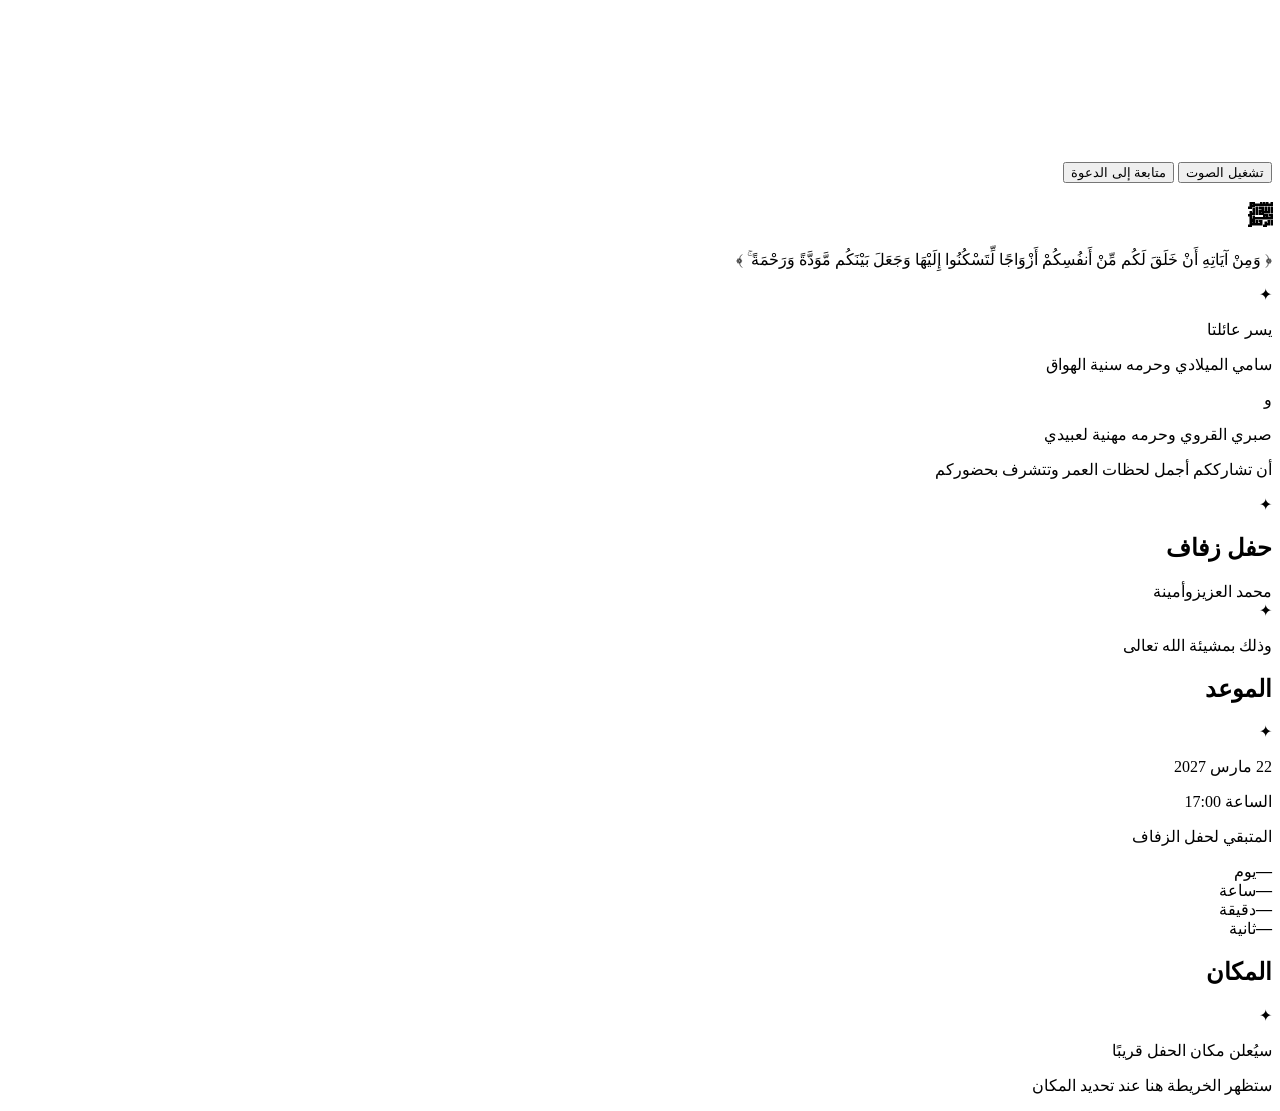
==== index.html @ 097afcdb "Add files via upload" ====
<!doctype html>
<html lang="ar" dir="rtl">
<head>
  <meta charset="utf-8">
  <meta name="viewport" content="width=device-width, initial-scale=1, viewport-fit=cover">
  <meta name="theme-color" content="#f7efe6">
  <title>دعوة الزفاف</title>
  <link rel="preconnect" href="https://fonts.googleapis.com">
  <link rel="preconnect" href="https://fonts.gstatic.com" crossorigin>
  <link href="https://fonts.googleapis.com/css2?family=Amiri:wght@400&display=swap" rel="stylesheet">
  <link rel="stylesheet" href="styles.css?v=opening-10">
  <script src="fit-basmala.js?v=5" defer></script>
  <script src="event-details.js?v=7" defer></script>
  <script src="opening.js?v=10" defer></script>
  <noscript><style>.intro { display: none; } body.intro-open { overflow: auto; }</style></noscript>
</head>
<body class="intro-open">
  <div class="background-flowers background-flowers--top" aria-hidden="true"></div>
  <div class="background-flowers background-flowers--bottom" aria-hidden="true"></div>

  <section class="intro" id="intro" aria-label="فيديو افتتاح دعوة الزفاف">
    <div class="intro-video-wrap">
      <video id="opening-video" class="intro-video" autoplay muted playsinline preload="auto" poster="assets/video-poster.jpg" aria-label="فيديو افتتاح دعوة الزفاف">
        <source src="assets/wedding-opening.mp4" type="video/mp4">
        متصفحك لا يدعم تشغيل الفيديو.
      </video>
    </div>
    <div class="intro-actions">
      <button class="intro-button intro-button--secondary" id="sound-button" type="button">تشغيل الصوت</button>
      <button class="intro-button intro-button--secondary" id="play-button" type="button" hidden>تشغيل الفيديو</button>
      <button class="intro-button" id="enter-button" type="button">متابعة إلى الدعوة</button>
    </div>
  </section>

  <main class="sections" aria-label="أقسام الدعوة">
    <section class="section-frame first-section" aria-label="القسم الأول">
      <h1 class="basmala" tabindex="-1" aria-label="بسم الله الرحمن الرحيم"><span>﷽</span></h1>
    </section>
    <section class="section-frame invitation-section" aria-label="نص الدعوة">
      <div class="invitation-copy">
        <p class="verse">﴿ وَمِنْ آيَاتِهِ أَنْ خَلَقَ لَكُم مِّنْ أَنفُسِكُمْ أَزْوَاجًا لِّتَسْكُنُوا إِلَيْهَا وَجَعَلَ بَيْنَكُم مَّوَدَّةً وَرَحْمَةً ۚ ﴾</p>
        <div class="ornament" aria-hidden="true"><span>✦</span></div>
        <p class="invitation-intro">يسر عائلتا</p>
        <p class="family-name">سامي الميلادي وحرمه سنية الهواق</p>
        <span class="waw" aria-label="و">و</span>
        <p class="family-name">صبري القروي وحرمه مهنية لعبيدي</p>
        <p class="invitation-message">أن تشارككم أجمل لحظات العمر وتتشرف بحضوركم</p>
        <div class="ornament ornament-small" aria-hidden="true"><span>✦</span></div>
        <h2 class="wedding-heading">حفل زفاف</h2>
        <div class="couple-names" aria-label="محمد العزيز وأمينة">
          <span>محمد العزيز</span><span class="waw" aria-hidden="true">و</span><span>أمينة</span>
        </div>
        <div class="ornament" aria-hidden="true"><span>✦</span></div>
        <p class="closing">وذلك بمشيئة الله تعالى</p>
      </div>
    </section>
    <section class="section-frame details-section" aria-labelledby="date-title">
      <div class="details-copy">
        <h2 id="date-title" class="section-title">الموعد</h2>
        <div class="ornament" aria-hidden="true"><span>✦</span></div>
        <p class="wedding-date"><time datetime="2027-03-22T17:00:00+01:00">22 مارس 2027</time></p>
        <p class="wedding-time">الساعة <bdi dir="ltr">17:00</bdi></p>
        <p class="countdown-heading">المتبقي لحفل الزفاف</p>
        <div class="countdown" id="countdown" role="timer" aria-label="الوقت المتبقي لحفل الزفاف">
          <div><strong id="countdown-days">—</strong><span>يوم</span></div>
          <div><strong id="countdown-hours">—</strong><span>ساعة</span></div>
          <div><strong id="countdown-minutes">—</strong><span>دقيقة</span></div>
          <div><strong id="countdown-seconds">—</strong><span>ثانية</span></div>
        </div>
      </div>
    </section>
    <section class="section-frame place-section" aria-labelledby="place-title">
      <div class="place-copy">
        <h2 id="place-title" class="section-title">المكان</h2>
        <div class="ornament" aria-hidden="true"><span>✦</span></div>
        <p class="venue-name" id="venue-name">سيُعلن مكان الحفل قريبًا</p>
        <div class="map-frame">
          <iframe id="venue-map" title="خريطة مكان الحفل" loading="lazy" referrerpolicy="no-referrer-when-downgrade" allowfullscreen hidden></iframe>
          <p id="map-placeholder">ستظهر الخريطة هنا عند تحديد المكان</p>
        </div>
      </div>
    </section>
  </main>
</body>
</html>
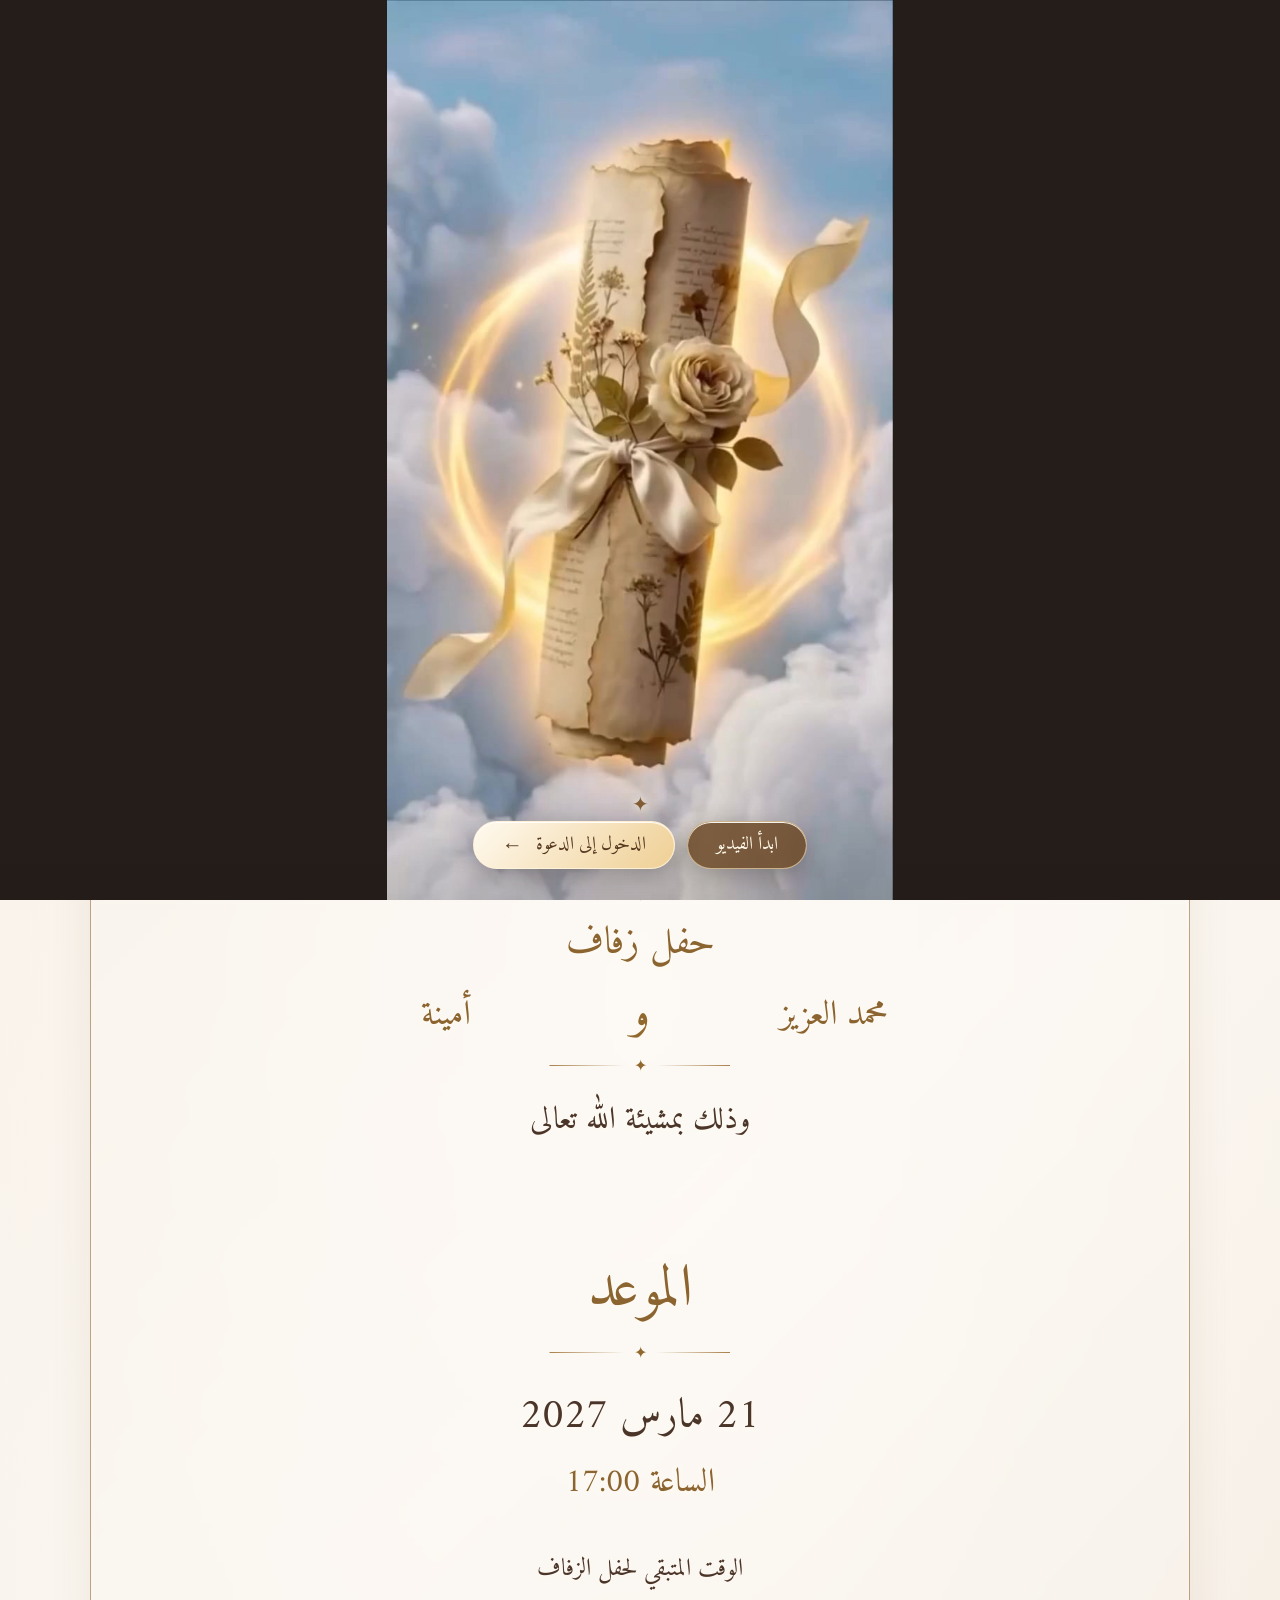
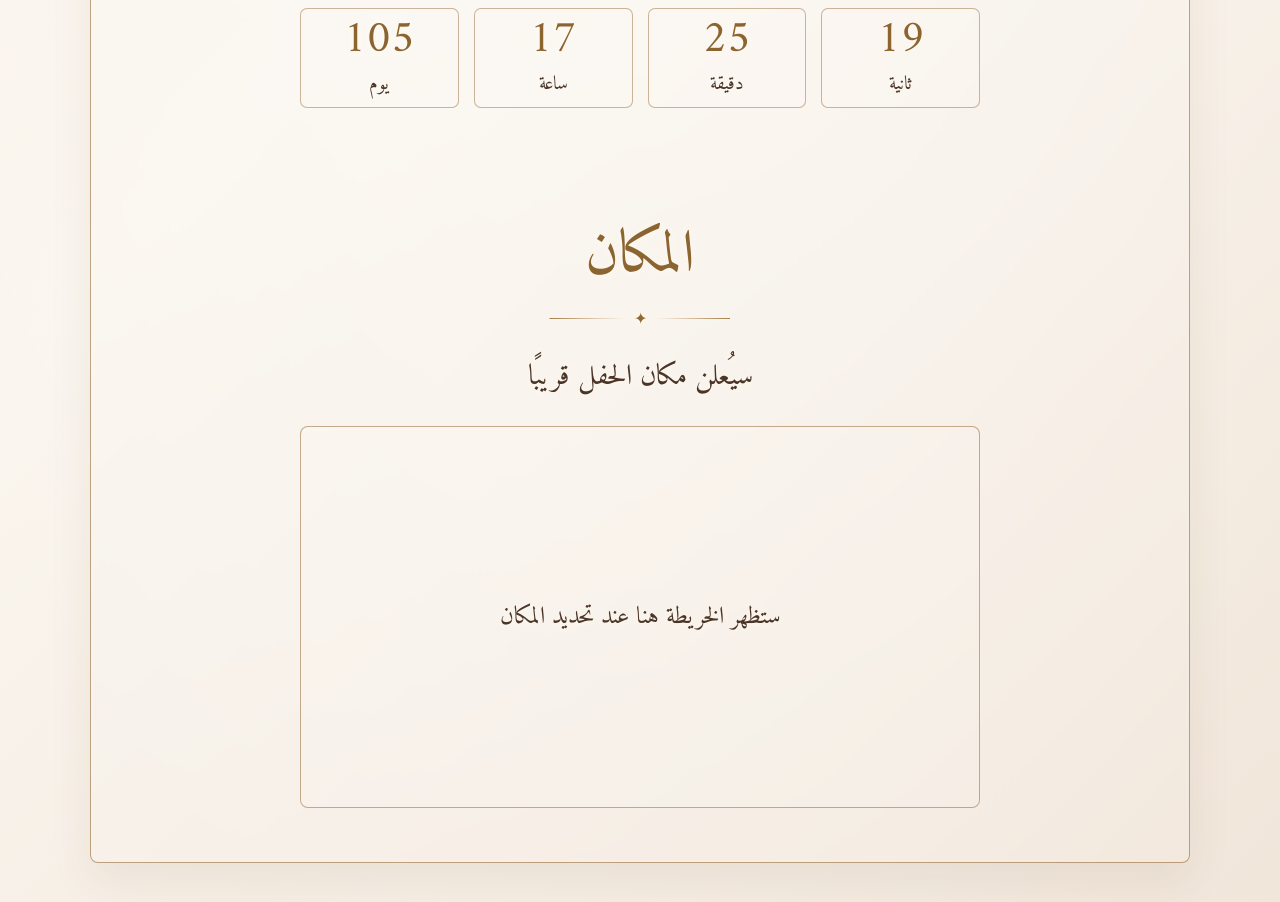
==== commit fe4fa1e3: "Add files via upload" ====
--- a/index.html
+++ b/index.html
@@ -8,10 +8,10 @@
   <link rel="preconnect" href="https://fonts.googleapis.com">
   <link rel="preconnect" href="https://fonts.gstatic.com" crossorigin>
   <link href="https://fonts.googleapis.com/css2?family=Amiri:wght@400&display=swap" rel="stylesheet">
-  <link rel="stylesheet" href="styles.css?v=opening-10">
+  <link rel="stylesheet" href="styles.css?v=opening-12">
   <script src="fit-basmala.js?v=5" defer></script>
   <script src="event-details.js?v=7" defer></script>
-  <script src="opening.js?v=10" defer></script>
+  <script src="opening.js?v=12" defer></script>
   <noscript><style>.intro { display: none; } body.intro-open { overflow: auto; }</style></noscript>
 </head>
 <body class="intro-open">
@@ -20,15 +20,15 @@
 
   <section class="intro" id="intro" aria-label="فيديو افتتاح دعوة الزفاف">
     <div class="intro-video-wrap">
-      <video id="opening-video" class="intro-video" autoplay muted playsinline preload="auto" poster="assets/video-poster.jpg" aria-label="فيديو افتتاح دعوة الزفاف">
+      <video id="opening-video" class="intro-video" autoplay playsinline preload="auto" poster="assets/video-poster.jpg" aria-label="فيديو افتتاح دعوة الزفاف">
         <source src="assets/wedding-opening.mp4" type="video/mp4">
         متصفحك لا يدعم تشغيل الفيديو.
       </video>
     </div>
     <div class="intro-actions">
-      <button class="intro-button intro-button--secondary" id="sound-button" type="button">تشغيل الصوت</button>
-      <button class="intro-button intro-button--secondary" id="play-button" type="button" hidden>تشغيل الفيديو</button>
-      <button class="intro-button" id="enter-button" type="button">متابعة إلى الدعوة</button>
+      <span class="intro-ornament" aria-hidden="true">✦</span>
+      <button class="intro-button intro-button--start" id="play-button" type="button" hidden>ابدأ الفيديو</button>
+      <button class="intro-button intro-button--enter" id="enter-button" type="button">الدخول إلى الدعوة <span aria-hidden="true">←</span></button>
     </div>
   </section>
 
@@ -58,9 +58,9 @@
       <div class="details-copy">
         <h2 id="date-title" class="section-title">الموعد</h2>
         <div class="ornament" aria-hidden="true"><span>✦</span></div>
-        <p class="wedding-date"><time datetime="2027-03-22T17:00:00+01:00">22 مارس 2027</time></p>
+        <p class="wedding-date"><time datetime="2027-03-21T17:00:00+01:00">21 مارس 2027</time></p>
         <p class="wedding-time">الساعة <bdi dir="ltr">17:00</bdi></p>
-        <p class="countdown-heading">المتبقي لحفل الزفاف</p>
+        <p class="countdown-heading">الوقت المتبقي لحفل الزفاف</p>
         <div class="countdown" id="countdown" role="timer" aria-label="الوقت المتبقي لحفل الزفاف">
           <div><strong id="countdown-days">—</strong><span>يوم</span></div>
           <div><strong id="countdown-hours">—</strong><span>ساعة</span></div>
--- a/styles.css
+++ b/styles.css
@@ -0,0 +1,361 @@
+:root {
+  color-scheme: light;
+  --frame-color: rgba(143, 95, 42, .48);
+}
+
+* { box-sizing: border-box; }
+[hidden] { display: none !important; }
+
+html, body { margin: 0; min-height: 100%; }
+
+body {
+  overflow-x: hidden;
+  background:
+    radial-gradient(ellipse 74% 68% at 50% 40%, rgba(255, 252, 248, .65), transparent 100%),
+    linear-gradient(135deg, #f5ece2 0%, #faf5ee 52%, #f1e6da 100%);
+}
+
+body.intro-open { overflow: hidden; }
+
+.intro {
+  position: fixed;
+  inset: 0;
+  z-index: 10;
+  height: 100vh;
+  height: 100svh;
+  overflow: hidden;
+  background: #251d1a;
+}
+
+.intro::after {
+  content: '';
+  position: absolute;
+  inset: 0;
+  z-index: 2;
+  pointer-events: none;
+  opacity: 0;
+  background: radial-gradient(ellipse at 50% 48%, rgba(255, 247, 224, .86), rgba(255, 239, 204, .44) 48%, transparent 86%);
+  transition: opacity .5s ease;
+}
+
+.intro.is-leaving {
+  opacity: 0;
+  pointer-events: none;
+  transition: opacity .9s cubic-bezier(.22, .7, .2, 1);
+}
+
+.intro.is-leaving::after { opacity: 1; }
+.intro.is-leaving .intro-video { transform: scale(1.035); filter: brightness(1.14) blur(2px); }
+
+.intro-video-wrap {
+  position: absolute;
+  inset: 0;
+  width: 100%;
+  display: flex;
+  align-items: center;
+  justify-content: center;
+}
+
+.intro-video {
+  display: block;
+  width: auto;
+  height: 100%;
+  max-width: 100%;
+  aspect-ratio: 9 / 16;
+  object-fit: contain;
+  background: #251d1a;
+  transition: transform .9s ease, filter .9s ease;
+}
+
+.intro-actions {
+  position: absolute;
+  inset-inline: 0;
+  bottom: 0;
+  z-index: 1;
+  display: flex;
+  align-items: center;
+  justify-content: center;
+  flex-wrap: wrap;
+  gap: 12px;
+  min-height: 132px;
+  padding: 42px 16px max(20px, env(safe-area-inset-bottom));
+  background: linear-gradient(to bottom, transparent, rgba(28, 18, 13, .05) 62%, rgba(28, 18, 13, .10));
+}
+
+.intro-ornament {
+  position: absolute;
+  bottom: calc(100% - 48px);
+  color: #805b33;
+  font: 20px Georgia, serif;
+  text-shadow: 0 1px 8px #fff7e6;
+}
+
+.intro-button {
+  cursor: pointer;
+  border: 1px solid rgba(255, 243, 218, .86);
+  border-radius: 999px;
+  min-height: 48px;
+  padding: 9px 28px;
+  color: #55371e;
+  background: linear-gradient(135deg, #fffaf0, #efcf94);
+  box-shadow: 0 8px 24px rgba(15, 10, 7, .27), inset 0 1px rgba(255, 255, 255, .92);
+  font: 1.15rem 'Amiri', 'Noto Naskh Arabic', serif;
+  line-height: 1.4;
+  transition: transform .2s ease, box-shadow .2s ease;
+}
+
+.intro-button:hover { transform: translateY(-2px); box-shadow: 0 12px 27px rgba(15, 10, 7, .32); }
+.intro-button--enter span { display: inline-block; margin-inline-start: 8px; font: 1.3rem sans-serif; vertical-align: middle; }
+.intro-button--start { color: #fff8e8; background: rgba(108, 72, 38, .84); border-color: rgba(248, 225, 180, .65); }
+.intro-button:focus-visible { outline: 3px solid #f5d7a2; outline-offset: 4px; }
+
+.background-flowers {
+  position: fixed;
+  z-index: 0;
+  pointer-events: none;
+  background-repeat: no-repeat;
+  background-size: contain;
+}
+
+.background-flowers--top {
+  top: 0;
+  left: 0;
+  width: clamp(260px, 38vw, 700px);
+  aspect-ratio: 1090 / 1443;
+  background-image: url('assets/flowers-top-left.png');
+  background-position: top left;
+}
+
+.background-flowers--bottom {
+  right: 0;
+  bottom: 0;
+  width: clamp(230px, 32vw, 560px);
+  aspect-ratio: 970 / 1622;
+  background-image: url('assets/flowers-bottom-right.png');
+  background-position: bottom right;
+}
+
+.sections {
+  position: relative;
+  z-index: 1;
+  width: calc(100% - 2 * clamp(12px, 3vw, 40px));
+  max-width: 1100px;
+  margin: clamp(12px, 3vw, 40px) auto;
+  border: 1px solid rgba(143, 95, 42, .56);
+  border-radius: 8px;
+  background: rgba(255, 255, 255, .10);
+  -webkit-backdrop-filter: blur(2px) saturate(1.04);
+  backdrop-filter: blur(2px) saturate(1.04);
+  box-shadow: 0 18px 45px rgba(93, 62, 31, .08), inset 0 1px 0 rgba(255, 255, 255, .4);
+}
+
+.sections.is-entering { animation: invitation-enter .9s cubic-bezier(.22, .7, .2, 1) both; }
+
+@keyframes invitation-enter {
+  from { opacity: .6; transform: translateY(14px); }
+  to { opacity: 1; transform: translateY(0); }
+}
+
+.section-frame {
+  width: 100%;
+  margin: 0;
+}
+
+.first-section { display: grid; place-items: center; min-height: clamp(200px, 32svh, 330px); padding: 20px; }
+
+.basmala {
+  display: flex;
+  justify-content: center;
+  align-items: center;
+  max-width: 100%;
+  width: 100%;
+  margin: 0;
+  color: #8b612e;
+  font-family: 'Amiri', 'Noto Naskh Arabic', serif;
+  font-size: clamp(1.85rem, 4vw, 4.25rem);
+  font-weight: 400;
+  line-height: 1.75;
+  white-space: nowrap;
+  text-align: center;
+  text-shadow: 0 2px 14px rgba(255, 249, 239, .9);
+}
+
+.basmala span { display: inline-block; flex: 0 0 auto; transform-origin: center center; }
+
+.invitation-section {
+  display: flex;
+  align-items: center;
+  justify-content: center;
+  padding: 48px clamp(26px, 6vw, 92px);
+}
+
+.invitation-copy {
+  width: min(100%, 740px);
+  min-width: 0;
+  margin: auto;
+  color: #4b3528;
+  font-family: 'Amiri', 'Noto Naskh Arabic', serif;
+  text-align: center;
+  text-shadow: 0 1px 5px rgba(255, 250, 241, .92);
+}
+
+.verse {
+  color: #89632f;
+  font-size: clamp(1.3rem, 2.4vw, 1.9rem);
+  line-height: 2.05;
+  margin: 0 auto 18px;
+}
+
+.ornament {
+  width: min(180px, 68%);
+  margin: 10px auto 18px;
+  display: flex;
+  align-items: center;
+  gap: 9px;
+  color: #91682e;
+  font: 1rem Georgia, serif;
+}
+
+.ornament::before,.ornament::after {
+  content: '';
+  height: 1px;
+  flex: 1;
+  background: linear-gradient(to right, transparent, #a87f49);
+}
+
+.ornament::after { transform: rotate(180deg); }
+.ornament-small { width: 125px; margin: 5px auto; }
+.invitation-intro { margin: 4px auto 10px; font-size: clamp(1.4rem, 2.7vw, 2rem); }
+
+.family-name {
+  margin: 5px auto;
+  color: #8b642f;
+  font-size: clamp(1.3rem, 2.5vw, 1.95rem);
+  line-height: 1.9;
+}
+
+.waw { display: inline-block; color: #91682e; font-size: clamp(2rem, 4vw, 3rem); line-height: 1.15; }
+
+.invitation-message {
+  margin: 20px auto 4px;
+  font-size: clamp(1.3rem, 2.5vw, 1.85rem);
+  line-height: 1.9;
+}
+
+.wedding-heading {
+  margin: 5px auto 8px;
+  color: #8b642f;
+  font-size: clamp(1.75rem, 3.3vw, 2.4rem);
+  font-weight: 400;
+}
+
+.couple-names {
+  display: grid;
+  grid-template-columns: minmax(0, 1fr) auto minmax(0, 1fr);
+  align-items: center;
+  column-gap: 8px;
+  color: #8b642f;
+  font-size: clamp(1.4rem, 2.8vw, 2.15rem);
+}
+
+.couple-names > span { min-width: 0; white-space: nowrap; }
+.couple-names .waw { font-size: clamp(2rem, 4vw, 3rem); }
+.closing { margin: 0; font-size: clamp(1.35rem, 2.6vw, 1.95rem); }
+
+.details-section,.place-section {
+  display: flex;
+  align-items: center;
+  justify-content: center;
+  padding: 54px clamp(26px, 6vw, 90px);
+}
+
+.details-copy,.place-copy {
+  width: min(100%, 680px);
+  text-align: center;
+  color: #4b3528;
+  font-family: 'Amiri', 'Noto Naskh Arabic', serif;
+  text-shadow: 0 1px 5px rgba(255, 250, 241, .9);
+}
+
+.section-title {
+  margin: 0;
+  color: #8b642f;
+  font-size: clamp(2.4rem, 5vw, 3.7rem);
+  font-weight: 400;
+  line-height: 1.4;
+}
+
+.wedding-date { margin: 18px auto 0; font-size: clamp(1.65rem, 3.4vw, 2.6rem); }
+.wedding-time { margin: 1px auto 36px; color: #8b642f; font-size: clamp(1.45rem, 2.8vw, 2.05rem); }
+.countdown-heading { margin: 0 auto 18px; font-size: clamp(1.2rem, 2vw, 1.5rem); }
+
+.countdown {
+  display: grid;
+  grid-template-columns: repeat(4, minmax(0, 1fr));
+  gap: clamp(6px, 1.4vw, 15px);
+  direction: ltr;
+}
+
+.countdown > div {
+  direction: rtl;
+  min-width: 0;
+  min-height: 100px;
+  display: flex;
+  flex-direction: column;
+  align-items: center;
+  justify-content: center;
+  border: 1px solid rgba(143, 95, 42, .45);
+  border-radius: 7px;
+  background: rgba(255, 255, 255, .08);
+}
+
+.countdown strong { color: #8b642f; font-size: clamp(1.9rem, 3.8vw, 2.8rem); font-weight: 400; line-height: 1.15; }
+.countdown span { font-size: clamp(.95rem, 1.7vw, 1.2rem); }
+.venue-name { margin: 24px auto; font-size: clamp(1.35rem, 2.6vw, 1.8rem); }
+
+.map-frame {
+  width: 100%;
+  min-height: 260px;
+  aspect-ratio: 16 / 9;
+  display: grid;
+  place-items: center;
+  overflow: hidden;
+  border: 1px solid rgba(143, 95, 42, .5);
+  border-radius: 8px;
+  background: rgba(255, 255, 255, .08);
+}
+
+.map-frame iframe { width: 100%; height: 100%; border: 0; }
+.map-frame p { padding: 16px; font-size: clamp(1.15rem, 2vw, 1.5rem); }
+
+@media (max-width: 900px) {
+  .background-flowers--top { width: clamp(220px, 45vw, 440px); }
+  .background-flowers--bottom { width: clamp(190px, 39vw, 380px); }
+  .first-section { min-height: clamp(200px, 32svh, 300px); }
+}
+
+@media (max-width: 600px) {
+  .background-flowers--top { width: clamp(180px, 55vw, 300px); }
+  .background-flowers--bottom { width: clamp(180px, 48vw, 270px); }
+  .intro-video { width: 100%; height: 100%; max-width: none; aspect-ratio: auto; object-fit: cover; }
+  .intro-actions { gap: 9px; padding-inline: 10px; padding-bottom: max(22px, env(safe-area-inset-bottom)); }
+  .intro-button { padding: 9px 18px; font-size: 1.08rem; }
+  .first-section { min-height: clamp(190px, 30svh, 250px); }
+  .invitation-section { padding: 28px 26px 48px; }
+  .verse { font-size: 1.22rem; line-height: 1.9; margin-bottom: 12px; }
+  .invitation-intro { font-size: 1.45rem; }
+  .family-name { font-size: 1.27rem; line-height: 1.8; }
+  .invitation-message { font-size: 1.25rem; margin-top: 15px; }
+  .wedding-heading { font-size: 1.85rem; }
+  .couple-names { font-size: clamp(1.15rem, 4.5vw, 1.5rem); column-gap: 4px; }
+  .closing { font-size: 1.35rem; }
+  .details-section,.place-section { padding: 48px 26px; }
+  .countdown > div { min-height: 80px; }
+  .countdown strong { font-size: 1.8rem; }
+  .map-frame { min-height: 210px; aspect-ratio: 4 / 3; }
+}
+
+@media (prefers-reduced-motion: reduce) {
+  .intro.is-leaving, .intro::after, .intro-video { transition-duration: .01ms; }
+  .sections.is-entering { animation-duration: .01ms; }
+}
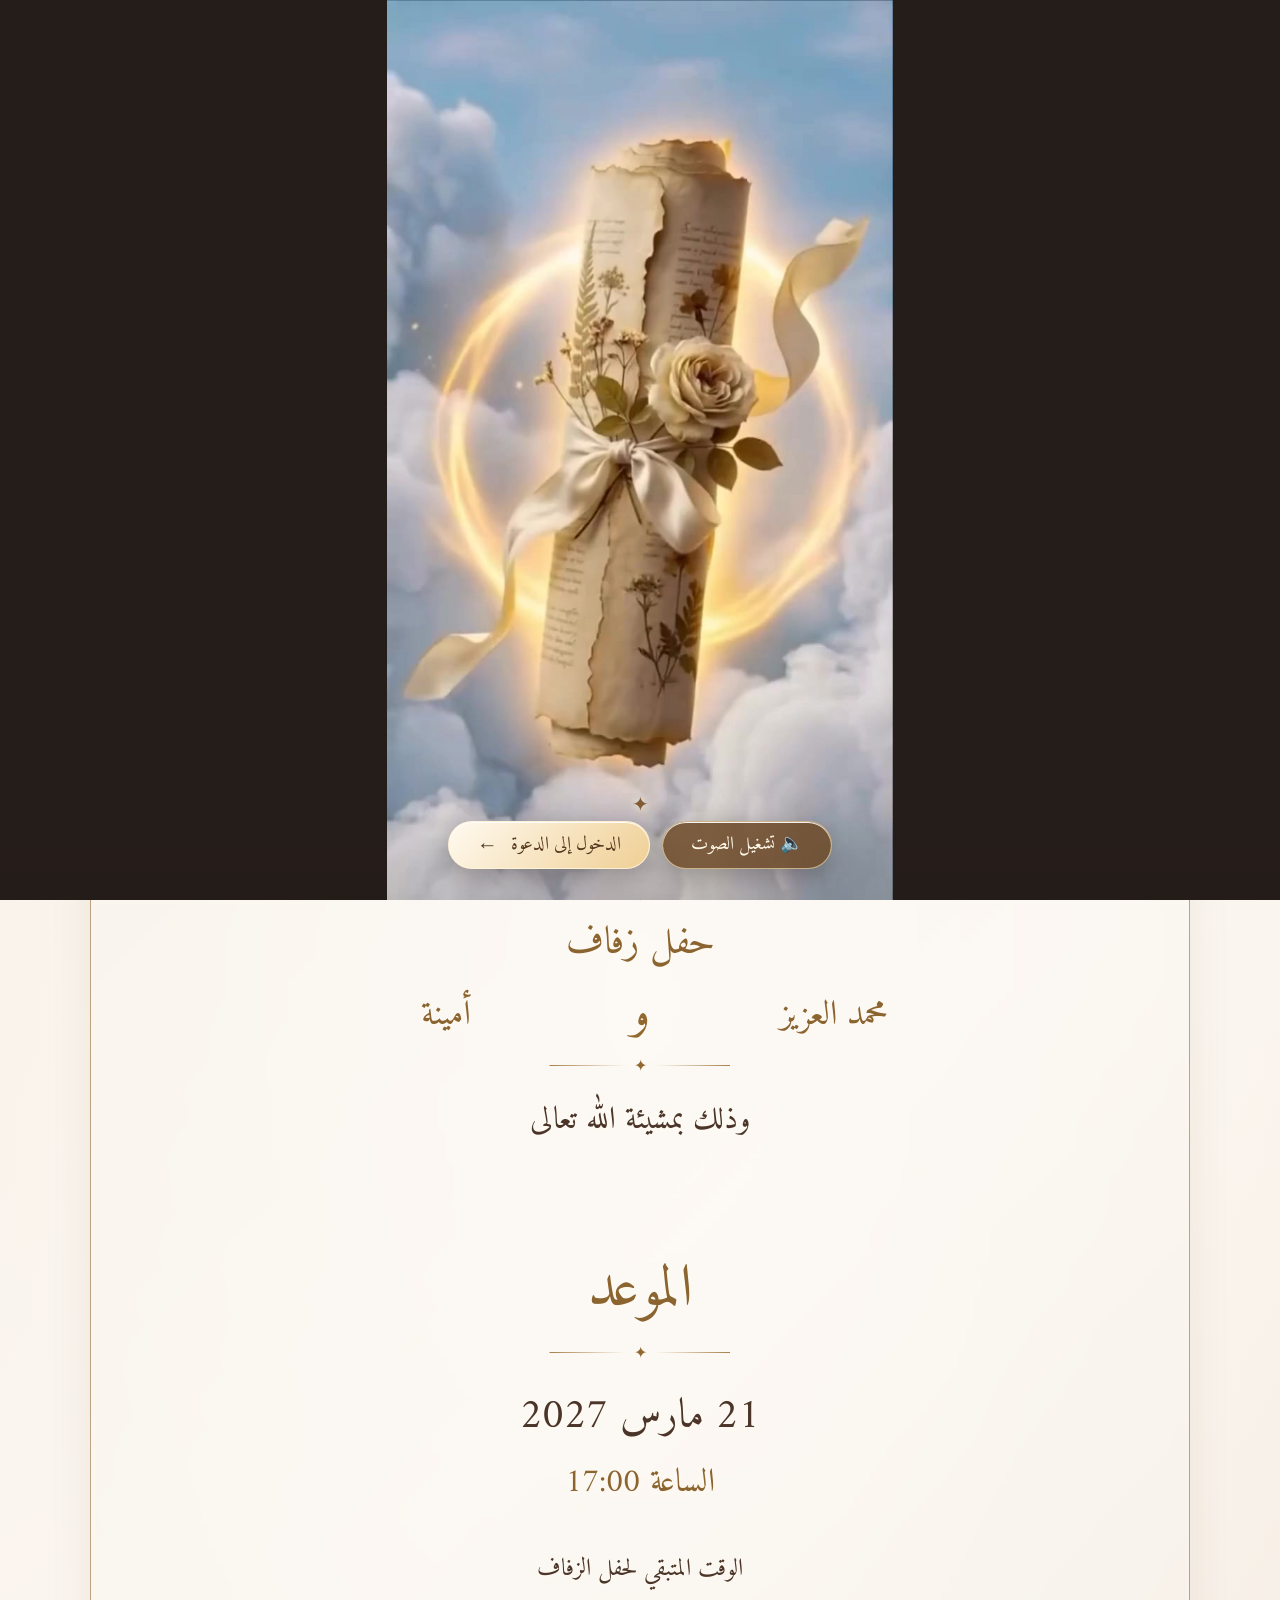
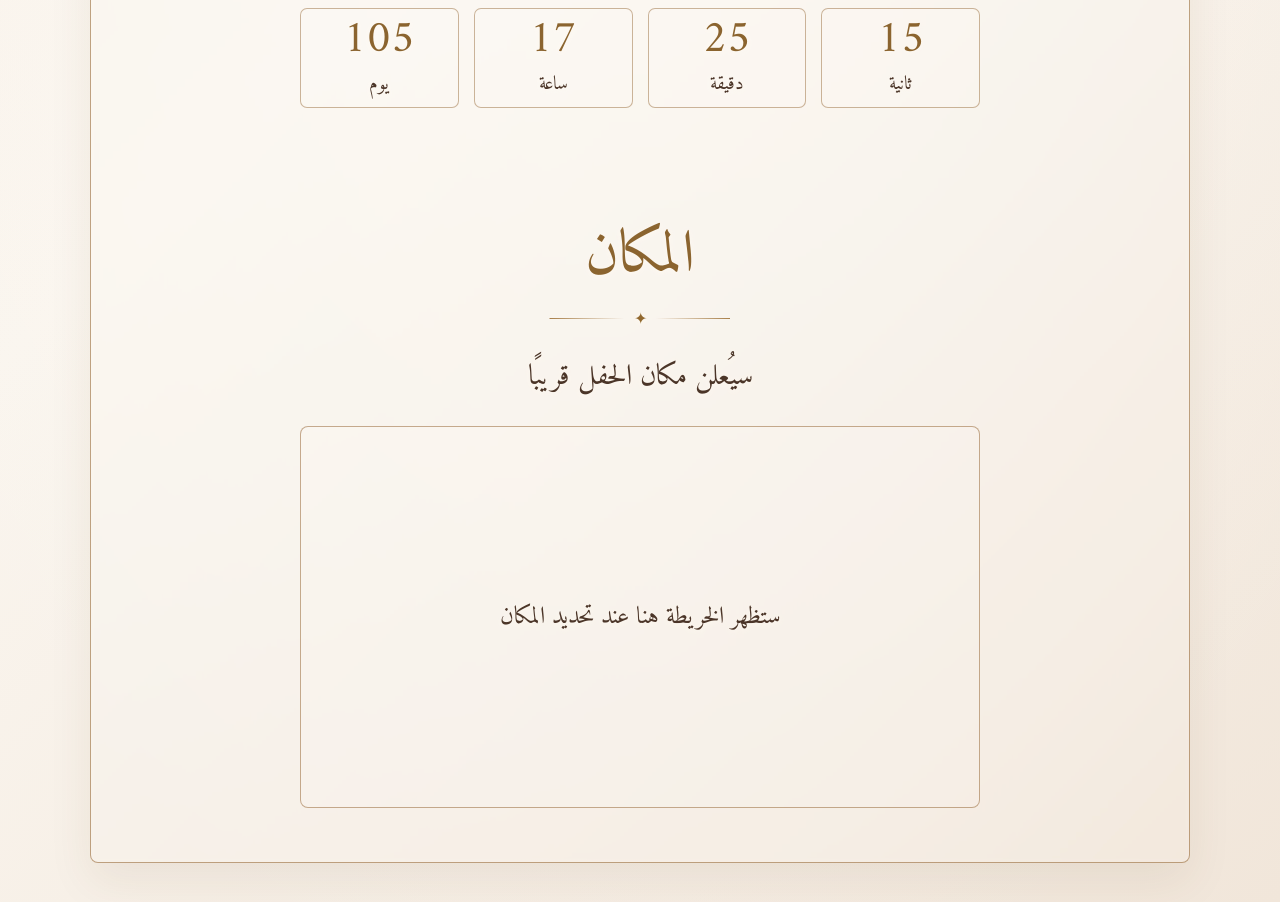
==== commit 6615588d: "Add files via upload" ====
--- a/index.html
+++ b/index.html
@@ -4,7 +4,14 @@
   <meta charset="utf-8">
   <meta name="viewport" content="width=device-width, initial-scale=1, viewport-fit=cover">
   <meta name="theme-color" content="#f7efe6">
-  <title>دعوة الزفاف</title>
+  <title>دعوة زفاف محمد العزيز وأمينة</title>
+  <meta name="description" content="يسرنا دعوتكم لحضور حفل زفاف محمد العزيز وأمينة، يوم 21 مارس 2027.">
+  <meta property="og:type" content="website">
+  <meta property="og:title" content="دعوة زفاف محمد العزيز وأمينة">
+  <meta property="og:description" content="يسرنا دعوتكم لحضور حفل زفاف محمد العزيز وأمينة، يوم 21 مارس 2027.">
+  <meta property="og:image" content="assets/video-poster.jpg">
+  <meta name="twitter:card" content="summary_large_image">
+  <link rel="icon" href="data:image/svg+xml,%3Csvg xmlns='http://www.w3.org/2000/svg' viewBox='0 0 100 100'%3E%3Ctext y='.9em' font-size='90'%3E%F0%9F%92%8C%3C/text%3E%3C/svg%3E">
   <link rel="preconnect" href="https://fonts.googleapis.com">
   <link rel="preconnect" href="https://fonts.gstatic.com" crossorigin>
   <link href="https://fonts.googleapis.com/css2?family=Amiri:wght@400&display=swap" rel="stylesheet">
@@ -20,14 +27,14 @@
 
   <section class="intro" id="intro" aria-label="فيديو افتتاح دعوة الزفاف">
     <div class="intro-video-wrap">
-      <video id="opening-video" class="intro-video" autoplay playsinline preload="auto" poster="assets/video-poster.jpg" aria-label="فيديو افتتاح دعوة الزفاف">
+      <video id="opening-video" class="intro-video" autoplay muted playsinline preload="auto" poster="assets/video-poster.jpg" aria-label="فيديو افتتاح دعوة الزفاف">
         <source src="assets/wedding-opening.mp4" type="video/mp4">
         متصفحك لا يدعم تشغيل الفيديو.
       </video>
     </div>
     <div class="intro-actions">
       <span class="intro-ornament" aria-hidden="true">✦</span>
-      <button class="intro-button intro-button--start" id="play-button" type="button" hidden>ابدأ الفيديو</button>
+      <button class="intro-button intro-button--start" id="sound-button" type="button" hidden aria-pressed="false">🔈 تشغيل الصوت</button>
       <button class="intro-button intro-button--enter" id="enter-button" type="button">الدخول إلى الدعوة <span aria-hidden="true">←</span></button>
     </div>
   </section>
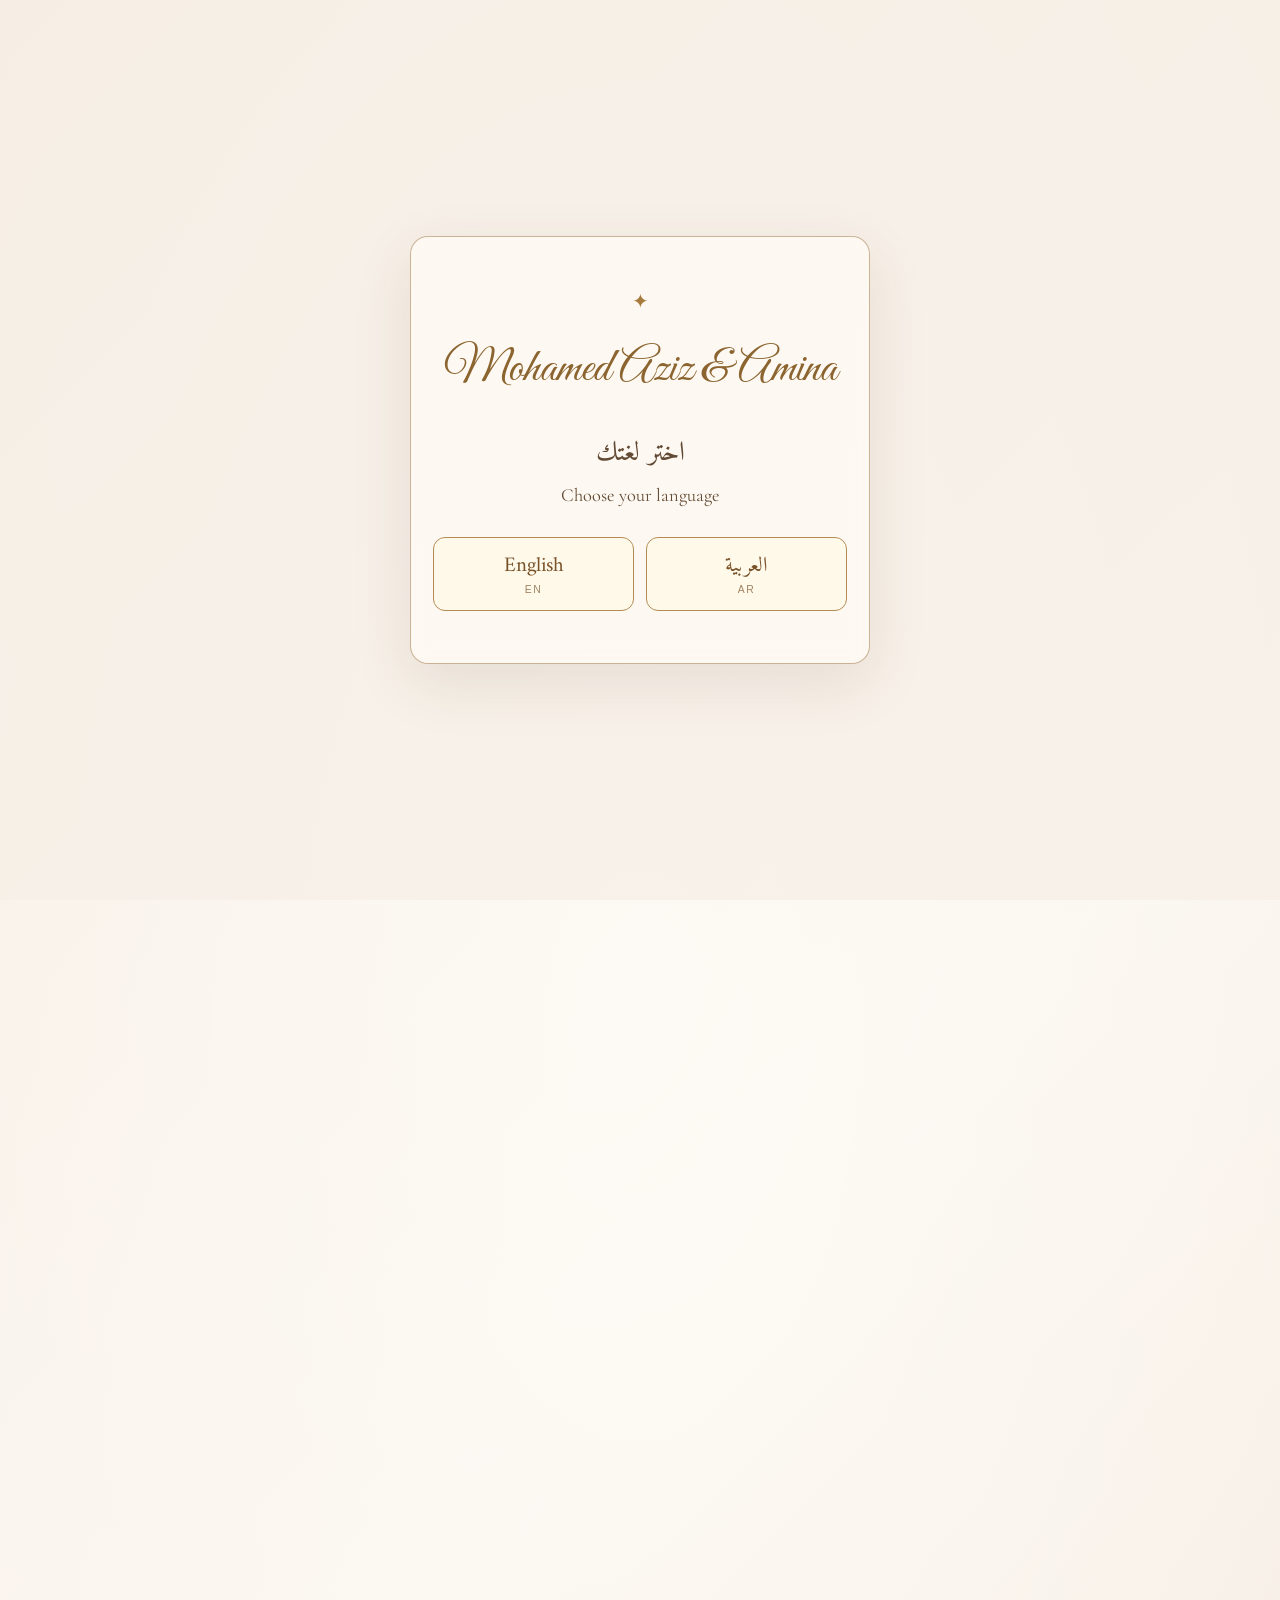
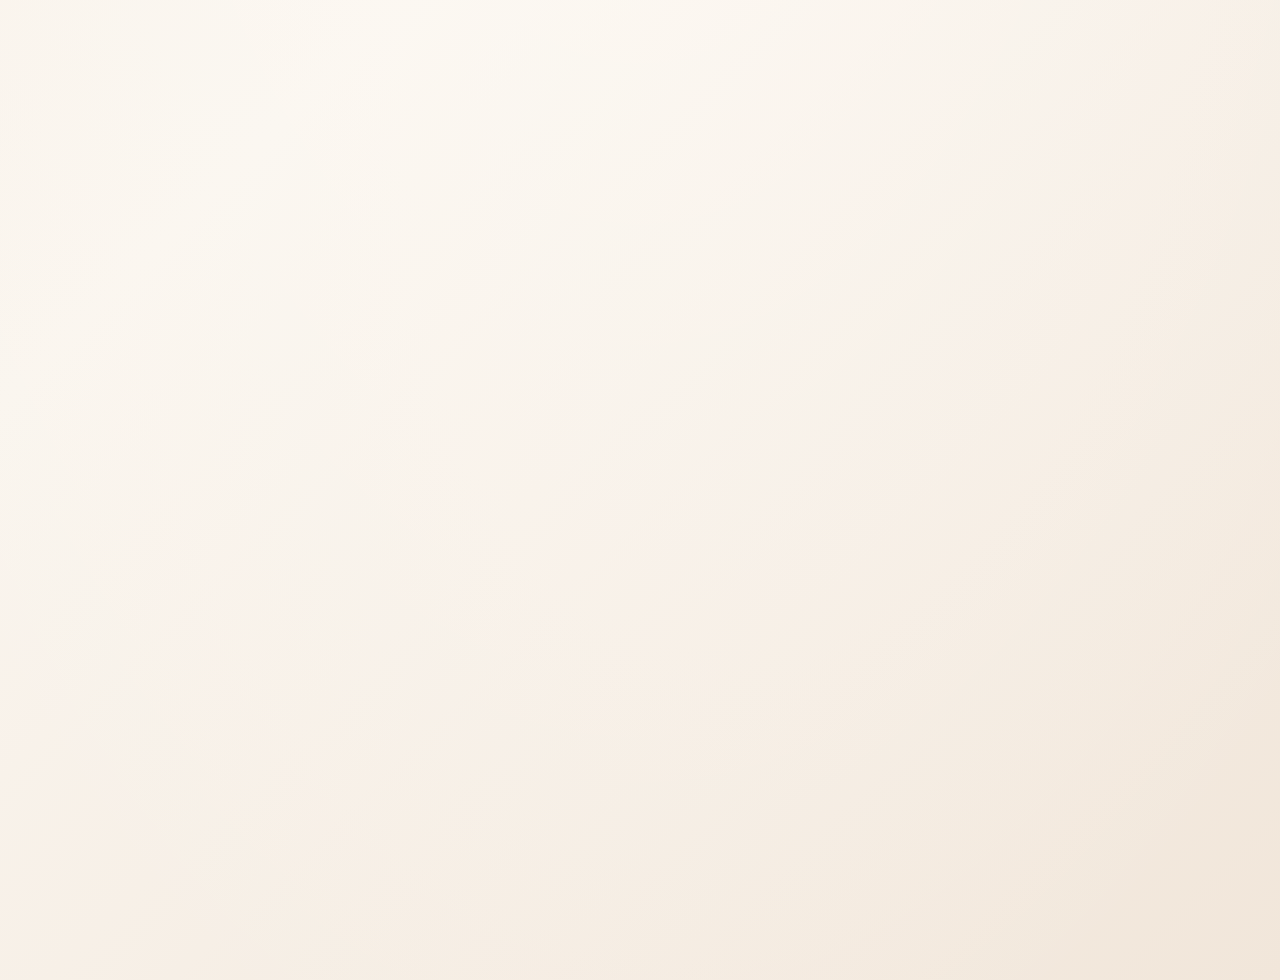
==== commit a3683064: "Add files via upload" ====
--- a/index.html
+++ b/index.html
@@ -5,86 +5,112 @@
   <meta name="viewport" content="width=device-width, initial-scale=1, viewport-fit=cover">
   <meta name="theme-color" content="#f7efe6">
   <title>دعوة زفاف محمد العزيز وأمينة</title>
-  <meta name="description" content="يسرنا دعوتكم لحضور حفل زفاف محمد العزيز وأمينة، يوم 21 مارس 2027.">
+  <meta name="description" content="يسرنا دعوتكم لحضور حفل زفاف محمد العزيز وأمينة، يوم 2 ماي 2027 في Espace Ennassim la Marsa.">
   <meta property="og:type" content="website">
   <meta property="og:title" content="دعوة زفاف محمد العزيز وأمينة">
-  <meta property="og:description" content="يسرنا دعوتكم لحضور حفل زفاف محمد العزيز وأمينة، يوم 21 مارس 2027.">
+  <meta property="og:description" content="يسرنا دعوتكم لحضور حفل زفاف محمد العزيز وأمينة، يوم 2 ماي 2027 في Espace Ennassim la Marsa.">
   <meta property="og:image" content="assets/video-poster.jpg">
   <meta name="twitter:card" content="summary_large_image">
   <link rel="icon" href="data:image/svg+xml,%3Csvg xmlns='http://www.w3.org/2000/svg' viewBox='0 0 100 100'%3E%3Ctext y='.9em' font-size='90'%3E%F0%9F%92%8C%3C/text%3E%3C/svg%3E">
   <link rel="preconnect" href="https://fonts.googleapis.com">
   <link rel="preconnect" href="https://fonts.gstatic.com" crossorigin>
-  <link href="https://fonts.googleapis.com/css2?family=Amiri:wght@400&display=swap" rel="stylesheet">
-  <link rel="stylesheet" href="styles.css?v=opening-12">
+  <link href="https://fonts.googleapis.com/css2?family=Amiri:wght@400&family=Cormorant+Garamond:wght@400;500;600&family=Great+Vibes&display=swap" rel="stylesheet">
+  <link rel="stylesheet" href="styles.css?v=language-gate-22">
+  <script src="language.js?v=22" defer></script>
   <script src="fit-basmala.js?v=5" defer></script>
-  <script src="event-details.js?v=7" defer></script>
-  <script src="opening.js?v=12" defer></script>
-  <noscript><style>.intro { display: none; } body.intro-open { overflow: auto; }</style></noscript>
+  <script src="event-details.js?v=14" defer></script>
+  <script src="opening.js?v=22" defer></script>
+  <noscript><style>.intro, .language-gate { display: none; } body.intro-open { overflow: auto; } body.language-pending .sections { visibility: visible; }</style></noscript>
 </head>
-<body class="intro-open">
+<body class="intro-open language-pending">
+  <section class="language-gate" id="language-gate" aria-labelledby="language-gate-title">
+    <div class="language-gate-card">
+      <span class="language-gate-star" aria-hidden="true">✦</span>
+      <p class="language-gate-names" lang="en" dir="ltr">Mohamed Aziz &amp; Amina</p>
+      <h1 id="language-gate-title"><span lang="ar" dir="rtl">اختر لغتك</span><span lang="en" dir="ltr">Choose your language</span></h1>
+      <div class="language-gate-buttons">
+        <button type="button" data-start-language="ar" lang="ar" dir="rtl">العربية <span>AR</span></button>
+        <button type="button" data-start-language="en" lang="en" dir="ltr">English <span>EN</span></button>
+      </div>
+    </div>
+  </section>
+  <nav class="language-switch" aria-label="اللغة / Language" hidden>
+    <button type="button" data-language="ar" lang="ar" aria-label="العربية" aria-pressed="true">AR</button>
+    <button type="button" data-language="en" lang="en" aria-label="English" aria-pressed="false">EN</button>
+  </nav>
   <div class="background-flowers background-flowers--top" aria-hidden="true"></div>
   <div class="background-flowers background-flowers--bottom" aria-hidden="true"></div>
 
-  <section class="intro" id="intro" aria-label="فيديو افتتاح دعوة الزفاف">
+  <section class="intro" id="intro" aria-label="فيديو افتتاح دعوة الزفاف" data-i18n-aria-label="videoLabel" hidden>
     <div class="intro-video-wrap">
-      <video id="opening-video" class="intro-video" autoplay muted playsinline preload="auto" poster="assets/video-poster.jpg" aria-label="فيديو افتتاح دعوة الزفاف">
-        <source src="assets/wedding-opening.mp4" type="video/mp4">
-        متصفحك لا يدعم تشغيل الفيديو.
+      <video id="opening-video" class="intro-video" playsinline preload="none" poster="assets/video-poster.jpg" aria-label="فيديو افتتاح دعوة الزفاف" data-i18n-aria-label="videoLabel">
+        <span data-i18n="videoFallback">متصفحك لا يدعم تشغيل الفيديو.</span>
       </video>
     </div>
     <div class="intro-actions">
       <span class="intro-ornament" aria-hidden="true">✦</span>
       <button class="intro-button intro-button--start" id="sound-button" type="button" hidden aria-pressed="false">🔈 تشغيل الصوت</button>
-      <button class="intro-button intro-button--enter" id="enter-button" type="button">الدخول إلى الدعوة <span aria-hidden="true">←</span></button>
+      <button class="intro-button intro-button--enter" id="enter-button" type="button"><span data-i18n="enter">الدخول إلى الدعوة</span> <span class="enter-arrow" aria-hidden="true">←</span></button>
     </div>
   </section>
 
-  <main class="sections" aria-label="أقسام الدعوة">
-    <section class="section-frame first-section" aria-label="القسم الأول">
-      <h1 class="basmala" tabindex="-1" aria-label="بسم الله الرحمن الرحيم"><span>﷽</span></h1>
+  <main class="sections" aria-label="أقسام الدعوة" data-i18n-aria-label="sectionsLabel">
+    <section class="section-frame first-section" aria-label="القسم الأول" data-i18n-aria-label="firstSection">
+      <div class="basmala-group">
+        <h1 class="basmala" tabindex="-1" lang="ar" dir="rtl" aria-label="بسم الله الرحمن الرحيم"><span>﷽</span></h1>
+      </div>
     </section>
-    <section class="section-frame invitation-section" aria-label="نص الدعوة">
+    <section class="section-frame invitation-section" aria-label="نص الدعوة" data-i18n-aria-label="invitationText">
       <div class="invitation-copy">
-        <p class="verse">﴿ وَمِنْ آيَاتِهِ أَنْ خَلَقَ لَكُم مِّنْ أَنفُسِكُمْ أَزْوَاجًا لِّتَسْكُنُوا إِلَيْهَا وَجَعَلَ بَيْنَكُم مَّوَدَّةً وَرَحْمَةً ۚ ﴾</p>
+        <p class="verse" data-ar-only lang="ar" dir="rtl">﴿ وَمِنْ آيَاتِهِ أَنْ خَلَقَ لَكُم مِّنْ أَنفُسِكُمْ أَزْوَاجًا لِّتَسْكُنُوا إِلَيْهَا وَجَعَلَ بَيْنَكُم مَّوَدَّةً وَرَحْمَةً ۚ ﴾</p>
         <div class="ornament" aria-hidden="true"><span>✦</span></div>
-        <p class="invitation-intro">يسر عائلتا</p>
-        <p class="family-name">سامي الميلادي وحرمه سنية الهواق</p>
-        <span class="waw" aria-label="و">و</span>
-        <p class="family-name">صبري القروي وحرمه مهنية لعبيدي</p>
-        <p class="invitation-message">أن تشارككم أجمل لحظات العمر وتتشرف بحضوركم</p>
-        <div class="ornament ornament-small" aria-hidden="true"><span>✦</span></div>
-        <h2 class="wedding-heading">حفل زفاف</h2>
-        <div class="couple-names" aria-label="محمد العزيز وأمينة">
-          <span>محمد العزيز</span><span class="waw" aria-hidden="true">و</span><span>أمينة</span>
+        <p class="invitation-intro" data-i18n="familiesIntro">يسر عائلتا</p>
+        <svg class="english-intro-arch" viewBox="0 0 440 120" role="img" aria-label="Together with their families," lang="en">
+          <defs>
+            <path id="intro-arc-top" d="M 90,51 Q 220,9 350,51" />
+            <path id="intro-arc-bottom" d="M 12,107 Q 220,36 428,107" />
+          </defs>
+          <text text-anchor="middle"><textPath href="#intro-arc-top" startOffset="50%">TOGETHER</textPath></text>
+          <text text-anchor="middle"><textPath href="#intro-arc-bottom" startOffset="50%">WITH THEIR FAMILIES,</textPath></text>
+        </svg>
+        <p class="family-name" data-ar-only data-i18n="groomFamily">سامي الميلادي وحرمه سنية الهواق</p>
+        <span class="waw" data-ar-only lang="ar" data-i18n="and" aria-label="و" data-i18n-aria-label="and">و</span>
+        <p class="family-name" data-ar-only data-i18n="brideFamily">صبري القروي وحرمه مهنية لعبيدي</p>
+        <p class="invitation-message" data-i18n="message">أن تشارككم أجمل لحظات العمر وتتشرف بحضوركم</p>
+        <div class="ornament ornament-small" data-ar-only aria-hidden="true"><span>✦</span></div>
+        <h2 class="wedding-heading" data-ar-only data-i18n="wedding">حفل زفاف</h2>
+        <div class="couple-names" aria-label="محمد العزيز وأمينة" data-i18n-aria-label="couple">
+          <span data-i18n="groom">محمد العزيز</span><span class="waw" lang="ar" data-i18n="coupleConnector" aria-hidden="true">و</span><span data-i18n="bride">أمينة</span>
         </div>
         <div class="ornament" aria-hidden="true"><span>✦</span></div>
-        <p class="closing">وذلك بمشيئة الله تعالى</p>
+        <p class="closing" data-ar-only data-i18n="closing">وذلك بمشيئة الله تعالى</p>
       </div>
     </section>
     <section class="section-frame details-section" aria-labelledby="date-title">
       <div class="details-copy">
-        <h2 id="date-title" class="section-title">الموعد</h2>
+        <h2 id="date-title" class="section-title" data-ar-only data-i18n="dateTitle">الموعد</h2>
         <div class="ornament" aria-hidden="true"><span>✦</span></div>
-        <p class="wedding-date"><time datetime="2027-03-21T17:00:00+01:00">21 مارس 2027</time></p>
-        <p class="wedding-time">الساعة <bdi dir="ltr">17:00</bdi></p>
-        <p class="countdown-heading">الوقت المتبقي لحفل الزفاف</p>
-        <div class="countdown" id="countdown" role="timer" aria-label="الوقت المتبقي لحفل الزفاف">
-          <div><strong id="countdown-days">—</strong><span>يوم</span></div>
-          <div><strong id="countdown-hours">—</strong><span>ساعة</span></div>
-          <div><strong id="countdown-minutes">—</strong><span>دقيقة</span></div>
-          <div><strong id="countdown-seconds">—</strong><span>ثانية</span></div>
+        <p class="wedding-date"><time datetime="2027-05-02T17:00:00+01:00" data-i18n="date">2 ماي 2027</time></p>
+        <p class="wedding-time"><span data-i18n="timeLabel">الساعة</span> <bdi dir="ltr" data-i18n="time">17:00</bdi></p>
+        <p class="countdown-heading" data-ar-only data-i18n="countdown">الوقت المتبقي لحفل الزفاف</p>
+        <div class="countdown" id="countdown" role="timer" aria-label="الوقت المتبقي لحفل الزفاف" data-i18n-aria-label="countdown">
+          <div><strong id="countdown-days">—</strong><span data-i18n="days">يوم</span></div>
+          <div><strong id="countdown-hours">—</strong><span data-i18n="hours">ساعة</span></div>
+          <div><strong id="countdown-minutes">—</strong><span data-i18n="minutes">دقيقة</span></div>
+          <div><strong id="countdown-seconds">—</strong><span data-i18n="seconds">ثانية</span></div>
         </div>
       </div>
     </section>
     <section class="section-frame place-section" aria-labelledby="place-title">
       <div class="place-copy">
-        <h2 id="place-title" class="section-title">المكان</h2>
+        <h2 id="place-title" class="section-title" data-ar-only data-i18n="placeTitle">المكان</h2>
         <div class="ornament" aria-hidden="true"><span>✦</span></div>
-        <p class="venue-name" id="venue-name">سيُعلن مكان الحفل قريبًا</p>
+        <p class="venue-name" id="venue-name">Espace Ennassim la Marsa</p>
         <div class="map-frame">
-          <iframe id="venue-map" title="خريطة مكان الحفل" loading="lazy" referrerpolicy="no-referrer-when-downgrade" allowfullscreen hidden></iframe>
-          <p id="map-placeholder">ستظهر الخريطة هنا عند تحديد المكان</p>
+          <iframe id="venue-map" title="خريطة مكان الحفل" data-i18n-title="mapTitle" loading="lazy" referrerpolicy="no-referrer-when-downgrade" allowfullscreen hidden></iframe>
+          <p id="map-placeholder" data-i18n="mapPlaceholder">ستظهر الخريطة هنا عند تحديد المكان</p>
         </div>
+        <a class="map-link" href="https://maps.app.goo.gl/VL6m2feGTfGEno6i8" data-i18n="mapLink" target="_blank" rel="noopener noreferrer">فتح الموقع في خرائط Google ↗</a>
       </div>
     </section>
   </main>
--- a/styles.css
+++ b/styles.css
@@ -16,6 +16,31 @@
 }
 
 body.intro-open { overflow: hidden; }
+body.language-pending .sections { visibility: hidden; }
+.language-gate {
+  position: fixed; inset: 0; z-index: 40; display: grid; place-items: center;
+  overflow-y: auto; padding: 24px; background: rgba(247, 239, 230, .68);
+}
+.language-gate-card {
+  width: min(100%, 460px); padding: clamp(28px, 6vw, 52px) 22px;
+  text-align: center; border: 1px solid rgba(143, 95, 42, .46); border-radius: 18px;
+  background: rgba(255, 252, 246, .72); box-shadow: 0 20px 60px rgba(89, 58, 26, .1);
+  -webkit-backdrop-filter: blur(8px); backdrop-filter: blur(8px);
+}
+.language-gate-star { color: #a77b3d; font-size: 20px; }
+.language-gate-names { margin: 22px auto 28px; color: #8b642f; font: clamp(2.05rem, 7vw, 3rem)/1.45 'Great Vibes', cursive; }
+.language-gate h1 { display: grid; gap: 6px; margin: 0 0 28px; color: #634a34; font-weight: 400; }
+.language-gate h1 [lang="ar"] { font: 1.7rem/1.6 'Amiri', serif; }
+.language-gate h1 [lang="en"] { font: 1.15rem/1.5 'Cormorant Garamond', Georgia, serif; }
+.language-gate-buttons { display: grid; grid-template-columns: 1fr 1fr; gap: 12px; }
+.language-gate-buttons button {
+  min-height: 74px; display: grid; place-content: center; gap: 2px; cursor: pointer;
+  color: #785127; background: rgba(255, 248, 232, .82); border: 1px solid #b38b56;
+  border-radius: 12px; font: 1.3rem/1.4 'Amiri', Georgia, serif;
+}
+.language-gate-buttons button span { font: .65rem/1.4 Arial, sans-serif; letter-spacing: .15em; opacity: .7; }
+.language-gate-buttons button:hover { background: #8b642f; color: #fff8e8; }
+.language-gate-buttons button:focus-visible { outline: 3px solid #b38b56; outline-offset: 3px; }
 
 .intro {
   position: fixed;
@@ -105,7 +130,7 @@
 }
 
 .intro-button:hover { transform: translateY(-2px); box-shadow: 0 12px 27px rgba(15, 10, 7, .32); }
-.intro-button--enter span { display: inline-block; margin-inline-start: 8px; font: 1.3rem sans-serif; vertical-align: middle; }
+.intro-button--enter .enter-arrow { display: inline-block; margin-inline-start: 8px; font: 1.3rem sans-serif; vertical-align: middle; }
 .intro-button--start { color: #fff8e8; background: rgba(108, 72, 38, .84); border-color: rgba(248, 225, 180, .65); }
 .intro-button:focus-visible { outline: 3px solid #f5d7a2; outline-offset: 4px; }
 
@@ -200,6 +225,7 @@
 }
 
 .verse {
+  font-family: 'Amiri', 'Noto Naskh Arabic', serif;
   color: #89632f;
   font-size: clamp(1.3rem, 2.4vw, 1.9rem);
   line-height: 2.05;
@@ -226,6 +252,7 @@
 .ornament::after { transform: rotate(180deg); }
 .ornament-small { width: 125px; margin: 5px auto; }
 .invitation-intro { margin: 4px auto 10px; font-size: clamp(1.4rem, 2.7vw, 2rem); }
+.invitation-intro:empty { display: none; }
 
 .family-name {
   margin: 5px auto;
@@ -327,6 +354,64 @@
 
 .map-frame iframe { width: 100%; height: 100%; border: 0; }
 .map-frame p { padding: 16px; font-size: clamp(1.15rem, 2vw, 1.5rem); }
+.map-link {
+  display: inline-block;
+  margin-top: 20px;
+  padding: 9px 24px;
+  border: 1px solid rgba(143, 95, 42, .58);
+  border-radius: 999px;
+  color: #6d4c29;
+  background: rgba(255, 250, 241, .55);
+  font-size: clamp(1.1rem, 2vw, 1.35rem);
+  text-decoration: none;
+}
+.map-link:hover, .map-link:focus-visible { background: rgba(255, 250, 241, .85); }
+
+.language-switch {
+  position: fixed;
+  top: max(14px, env(safe-area-inset-top));
+  right: max(14px, env(safe-area-inset-right));
+  z-index: 30;
+  display: flex;
+  direction: ltr;
+  gap: 3px;
+  padding: 4px;
+  background: rgba(255, 249, 238, .9);
+  border: 1px solid rgba(143, 95, 42, .5);
+  border-radius: 999px;
+  box-shadow: 0 4px 18px rgba(70, 45, 20, .12);
+  -webkit-backdrop-filter: blur(8px);
+  backdrop-filter: blur(8px);
+}
+.language-switch button {
+  min-width: 42px;
+  min-height: 36px;
+  padding: 7px 10px;
+  border: 0;
+  border-radius: 999px;
+  background: transparent;
+  color: #76532d;
+  font: 600 .8rem Arial, sans-serif;
+  cursor: pointer;
+}
+.language-switch button[aria-pressed="true"] { background: #8b642f; color: #fffaf0; }
+.language-switch button:focus-visible { outline: 2px solid #8b642f; outline-offset: 2px; }
+.basmala-group { min-width: 0; width: 100%; text-align: center; }
+html[lang="en"] .invitation-copy,
+html[lang="en"] .details-copy,
+html[lang="en"] .place-copy,
+html[lang="en"] .intro-button { font-family: Georgia, 'Times New Roman', serif; }
+html[lang="en"] .family-name { font-size: clamp(1.08rem, 2.3vw, 1.7rem); line-height: 1.7; }
+html[lang="en"] .invitation-intro { font-size: clamp(1.3rem, 2.5vw, 1.8rem); }
+html[lang="en"] .invitation-message { font-size: clamp(1.08rem, 2.2vw, 1.5rem); line-height: 1.8; white-space: pre-line; }
+html[lang="en"] .couple-names { font-size: clamp(1.1rem, 2.8vw, 2rem); gap: 8px; }
+html[lang="en"] .couple-names > span { white-space: normal; overflow-wrap: anywhere; }
+html[lang="en"] .waw,
+html[lang="en"] .couple-names .waw { font-family: Georgia, serif; font-style: italic; font-size: clamp(1rem, 2vw, 1.35rem); line-height: 1.5; }
+html[lang="en"] .wedding-heading { font-size: clamp(1.5rem, 3vw, 2.2rem); }
+html[lang="en"] .closing { font-size: clamp(1.05rem, 2.1vw, 1.5rem); }
+html[lang="en"] .intro-button { font-size: 1rem; line-height: 1.4; }
+html[lang="en"] .countdown span { font-size: clamp(.7rem, 1.7vw, 1.05rem); }
 
 @media (max-width: 900px) {
   .background-flowers--top { width: clamp(220px, 45vw, 440px); }
@@ -359,3 +444,101 @@
   .intro.is-leaving, .intro::after, .intro-video { transition-duration: .01ms; }
   .sections.is-entering { animation-duration: .01ms; }
 }
+
+/* A continuous English invitation, in the approved reading order. */
+html[lang="en"] .first-section { min-height: clamp(150px, 24svh, 230px); padding: 28px 20px 12px; }
+html[lang="en"] .invitation-section { padding: 12px clamp(18px, 5vw, 70px) 8px; }
+html[lang="en"] .invitation-copy > .ornament,
+html[lang="en"] .details-copy > .ornament,
+html[lang="en"] .place-copy > .ornament { display: none; }
+html[lang="en"] .invitation-intro { margin: 0 auto 20px; font-size: clamp(1rem, 2.2vw, 1.3rem); line-height: 1.6; }
+html[lang="en"] .couple-names {
+  display: flex;
+  flex-wrap: wrap;
+  align-items: baseline;
+  justify-content: center;
+  gap: .35em;
+  margin: 0 auto 18px;
+  font-size: clamp(1.4rem, 4.5vw, 2.8rem);
+  line-height: 1.35;
+}
+html[lang="en"] .couple-names > span { white-space: nowrap; overflow-wrap: normal; }
+html[lang="en"] .couple-names .waw { font-size: .75em; }
+html[lang="en"] .invitation-message { margin: 0 auto; font-size: clamp(1rem, 2vw, 1.3rem); line-height: 1.85; }
+html[lang="en"] .details-section { padding: 22px clamp(18px, 5vw, 70px) 0; }
+html[lang="en"] .wedding-date { margin: 0 auto; font-size: clamp(1.15rem, 2.5vw, 1.7rem); line-height: 1.6; }
+html[lang="en"] .wedding-time { margin: 2px auto 26px; font-size: clamp(1.05rem, 2.2vw, 1.4rem); }
+html[lang="en"] .countdown { width: min(100%, 420px); margin: 0 auto; }
+html[lang="en"] .countdown > div { min-height: 76px; }
+html[lang="en"] .countdown strong { font-size: clamp(1.5rem, 3vw, 2rem); }
+html[lang="en"] .place-section { padding: 28px clamp(18px, 5vw, 70px) 42px; }
+html[lang="en"] .venue-name { margin: 0 auto 16px; color: #8b642f; font-size: clamp(1.15rem, 2.5vw, 1.65rem); line-height: 1.6; }
+
+/* Typography inspired by the supplied invitation reference. */
+.english-intro-arch { display: none; }
+html[lang="en"] .invitation-copy,
+html[lang="en"] .details-copy,
+html[lang="en"] .place-copy { font-family: 'Cormorant Garamond', Georgia, serif; }
+html[lang="en"] .invitation-intro { display: none; }
+html[lang="en"] .english-intro-arch {
+  display: block;
+  width: min(100%, 360px);
+  height: auto;
+  margin: 0 auto 22px;
+  overflow: visible;
+  fill: #795630;
+  font-family: 'Cormorant Garamond', Georgia, serif;
+  font-size: 28px;
+  font-weight: 600;
+  letter-spacing: 3px;
+}
+html[lang="en"] .couple-names {
+  flex-direction: column;
+  align-items: center;
+  gap: 2px;
+  margin: 0 auto 28px;
+  font-family: 'Great Vibes', 'Brush Script MT', cursive;
+  font-size: clamp(2.3rem, 7.5vw, 3.8rem);
+  font-weight: 400;
+  line-height: 1.4;
+  padding-inline: 8px;
+}
+html[lang="en"] .couple-names .waw {
+  margin: 0;
+  font-family: 'Cormorant Garamond', Georgia, serif;
+  font-style: normal;
+  font-size: clamp(1.1rem, 3.5vw, 1.5rem);
+  line-height: 1.5;
+  font-weight: 400;
+}
+html[lang="en"] .invitation-message {
+  text-transform: uppercase;
+  letter-spacing: .07em;
+  font-size: clamp(1rem, 2.1vw, 1.2rem);
+  font-weight: 600;
+  line-height: 1.9;
+}
+html[lang="en"] .wedding-date {
+  text-transform: uppercase;
+  font-size: clamp(1.15rem, 2.5vw, 1.65rem);
+  letter-spacing: .075em;
+  font-weight: 500;
+}
+html[lang="en"] .wedding-time {
+  text-transform: uppercase;
+  font-size: clamp(.85rem, 1.8vw, 1.1rem);
+  letter-spacing: .12em;
+  font-weight: 600;
+  margin-top: 5px;
+}
+html[lang="en"] .venue-name {
+  text-transform: uppercase;
+  font-size: clamp(1.05rem, 2.2vw, 1.45rem);
+  letter-spacing: .1em;
+  font-weight: 600;
+}
+html[lang="en"] .countdown span { text-transform: uppercase; letter-spacing: .07em; font-size: clamp(.6rem, 1.4vw, .8rem); }
+@media (max-width: 380px) {
+  html[lang="en"] .couple-names { font-size: 2.15rem; }
+  html[lang="en"] .invitation-message { font-size: .95rem; letter-spacing: .055em; }
+}
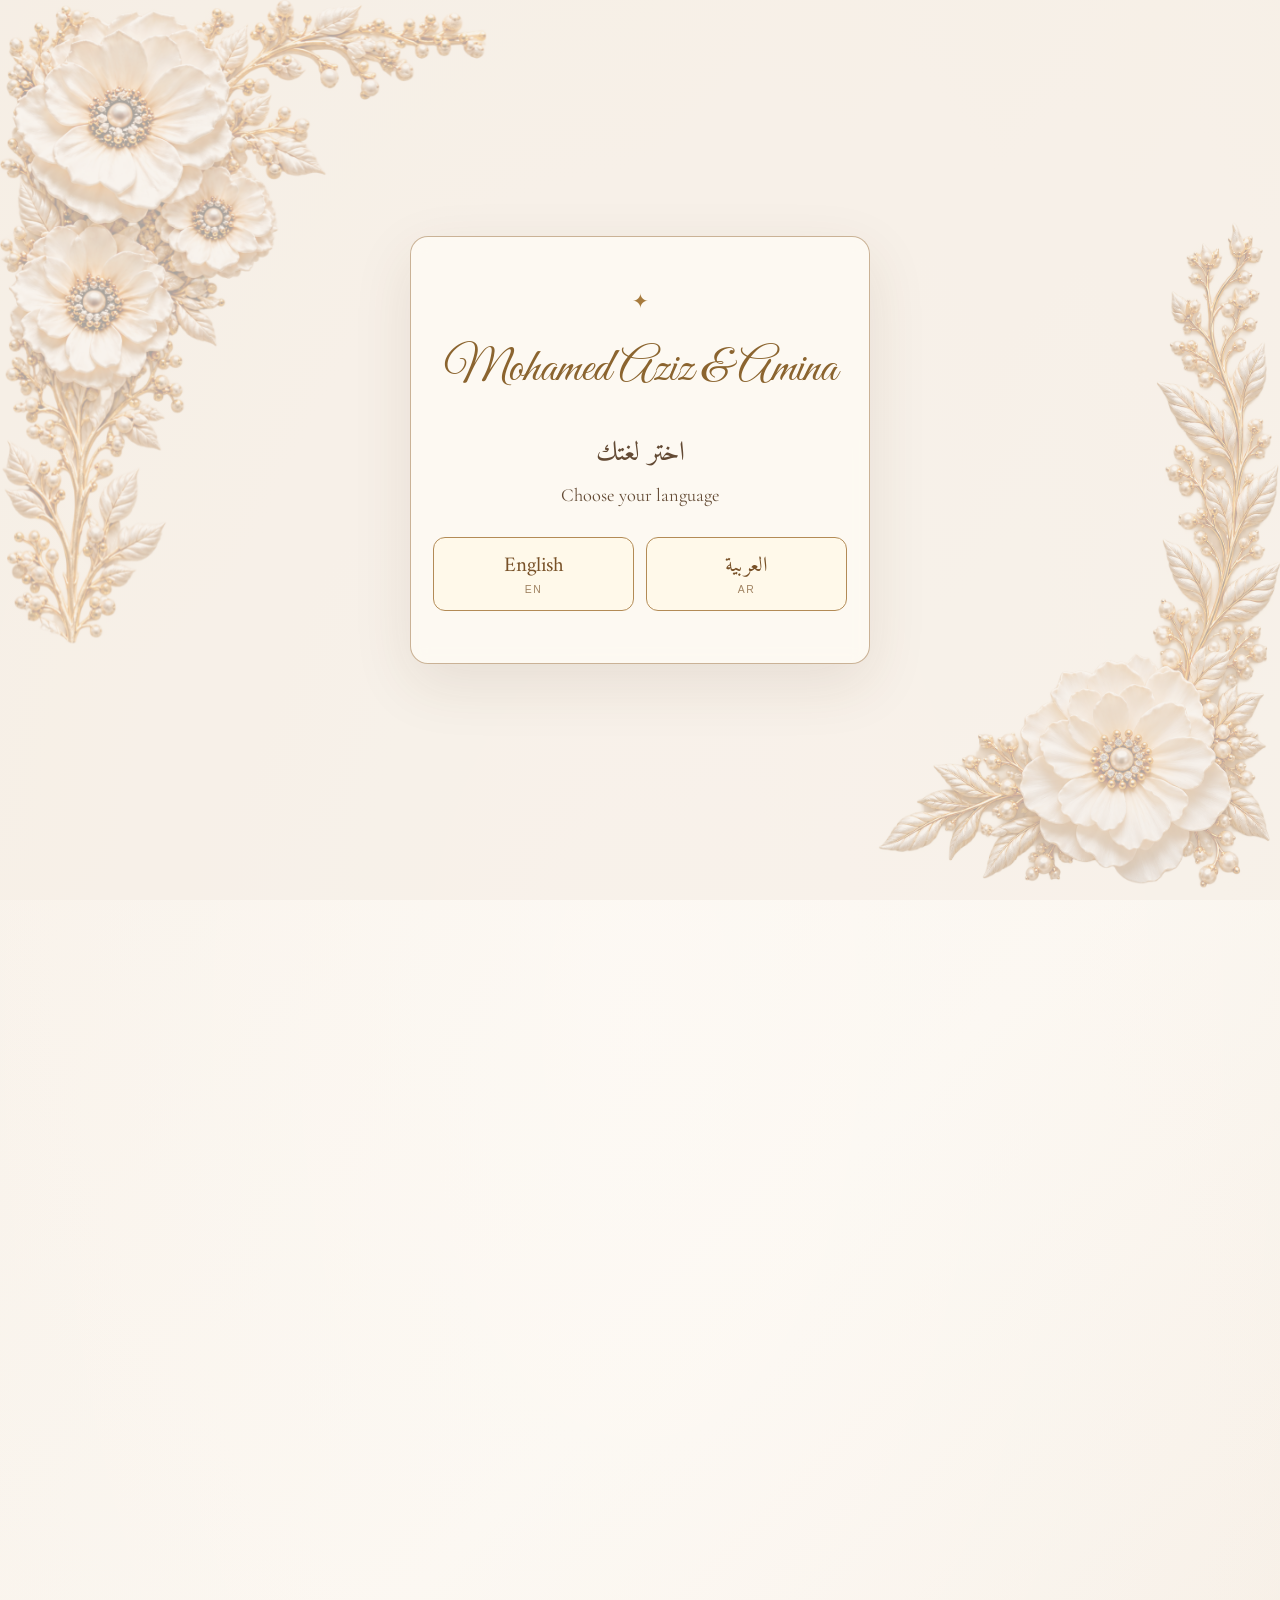
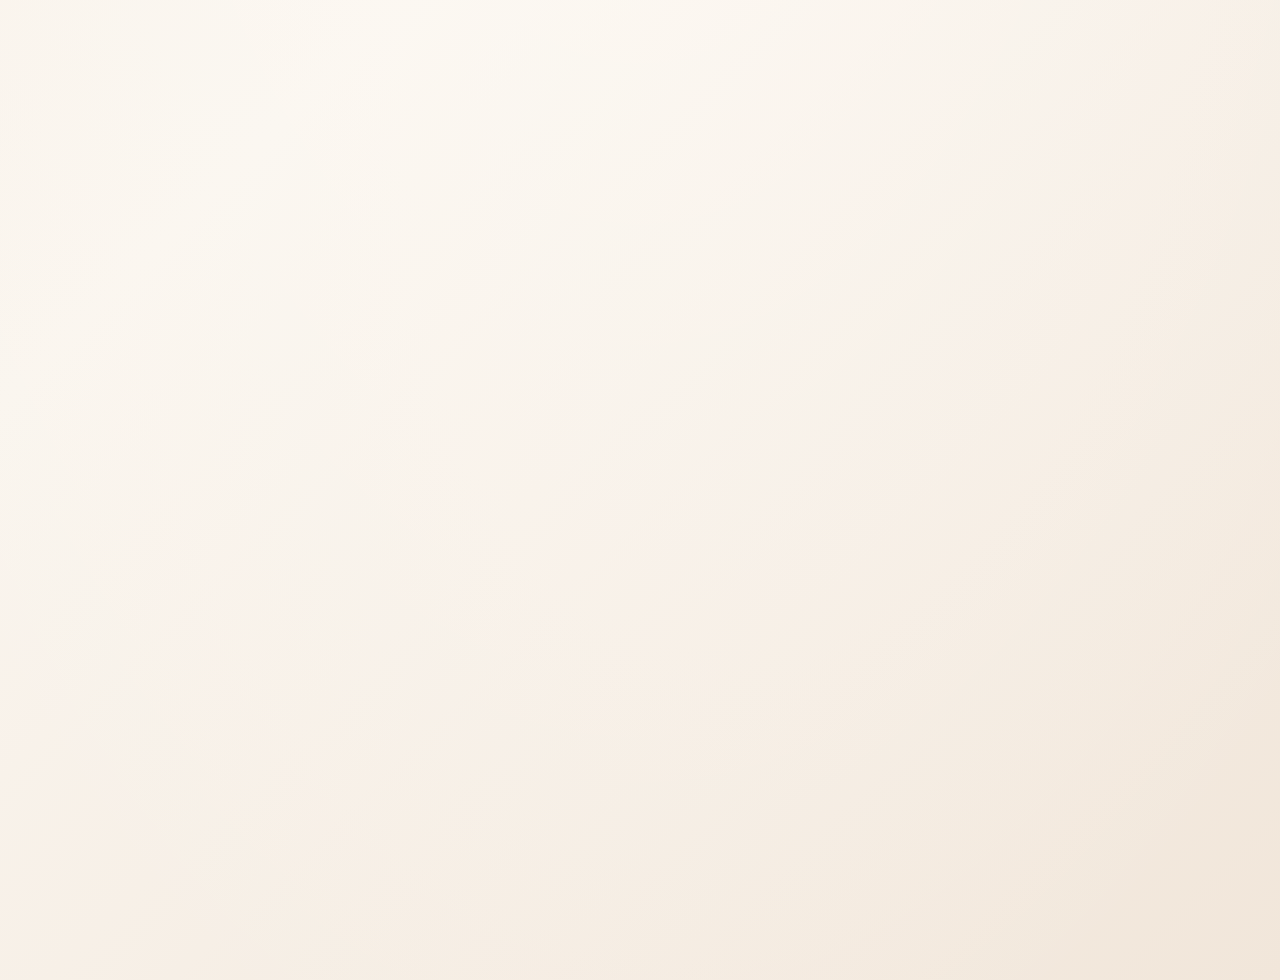
==== commit 0c130398: "Add files via upload" ====
--- a/index.html
+++ b/index.html
@@ -15,11 +15,11 @@
   <link rel="preconnect" href="https://fonts.googleapis.com">
   <link rel="preconnect" href="https://fonts.gstatic.com" crossorigin>
   <link href="https://fonts.googleapis.com/css2?family=Amiri:wght@400&family=Cormorant+Garamond:wght@400;500;600&family=Great+Vibes&display=swap" rel="stylesheet">
-  <link rel="stylesheet" href="styles.css?v=language-gate-22">
-  <script src="language.js?v=22" defer></script>
+  <link rel="stylesheet" href="styles.css?v=mobile-23">
+  <script src="language.js?v=23" defer></script>
   <script src="fit-basmala.js?v=5" defer></script>
   <script src="event-details.js?v=14" defer></script>
-  <script src="opening.js?v=22" defer></script>
+  <script src="opening.js?v=23" defer></script>
   <noscript><style>.intro, .language-gate { display: none; } body.intro-open { overflow: auto; } body.language-pending .sections { visibility: visible; }</style></noscript>
 </head>
 <body class="intro-open language-pending">
@@ -43,10 +43,12 @@
 
   <section class="intro" id="intro" aria-label="فيديو افتتاح دعوة الزفاف" data-i18n-aria-label="videoLabel" hidden>
     <div class="intro-video-wrap">
-      <video id="opening-video" class="intro-video" playsinline preload="none" poster="assets/video-poster.jpg" aria-label="فيديو افتتاح دعوة الزفاف" data-i18n-aria-label="videoLabel">
+      <video id="opening-video" class="intro-video" autoplay muted playsinline webkit-playsinline preload="none" poster="assets/video-poster.jpg" aria-label="فيديو افتتاح دعوة الزفاف" data-i18n-aria-label="videoLabel">
         <span data-i18n="videoFallback">متصفحك لا يدعم تشغيل الفيديو.</span>
       </video>
     </div>
+    <button id="play-button" class="video-play-button" type="button" hidden><span aria-hidden="true">▶</span><span data-i18n="playVideo">تشغيل الفيديو</span></button>
+    <p id="video-error" class="video-error" data-i18n="videoError" hidden>تعذر تحميل الفيديو. يمكنك متابعة الدعوة بالزر أدناه.</p>
     <div class="intro-actions">
       <span class="intro-ornament" aria-hidden="true">✦</span>
       <button class="intro-button intro-button--start" id="sound-button" type="button" hidden aria-pressed="false">🔈 تشغيل الصوت</button>
--- a/styles.css
+++ b/styles.css
@@ -16,6 +16,19 @@
 }
 
 body.intro-open { overflow: hidden; }
+.video-play-button {
+  position: absolute; top: 45%; left: 50%; transform: translate(-50%, -50%); z-index: 3;
+  display: grid; justify-items: center; gap: 10px; padding: 20px 28px; min-width: 150px;
+  border: 1px solid rgba(255, 244, 217, .9); border-radius: 18px;
+  color: #fff7e7; background: rgba(80, 52, 26, .85); box-shadow: 0 10px 35px #0003;
+  font: 1.1rem/1.5 Georgia, 'Amiri', serif; cursor: pointer;
+}
+.video-play-button > span:first-child { font: 2rem/1 Arial, sans-serif; }
+.video-error {
+  position: absolute; inset-inline: 20px; bottom: 155px; z-index: 3; margin: 0;
+  padding: 12px; text-align: center; color: #fff7e7; background: rgba(80, 52, 26, .9);
+  font: 1rem/1.6 'Amiri', Georgia, serif;
+}
 body.language-pending .sections { visibility: hidden; }
 .language-gate {
   position: fixed; inset: 0; z-index: 40; display: grid; place-items: center;
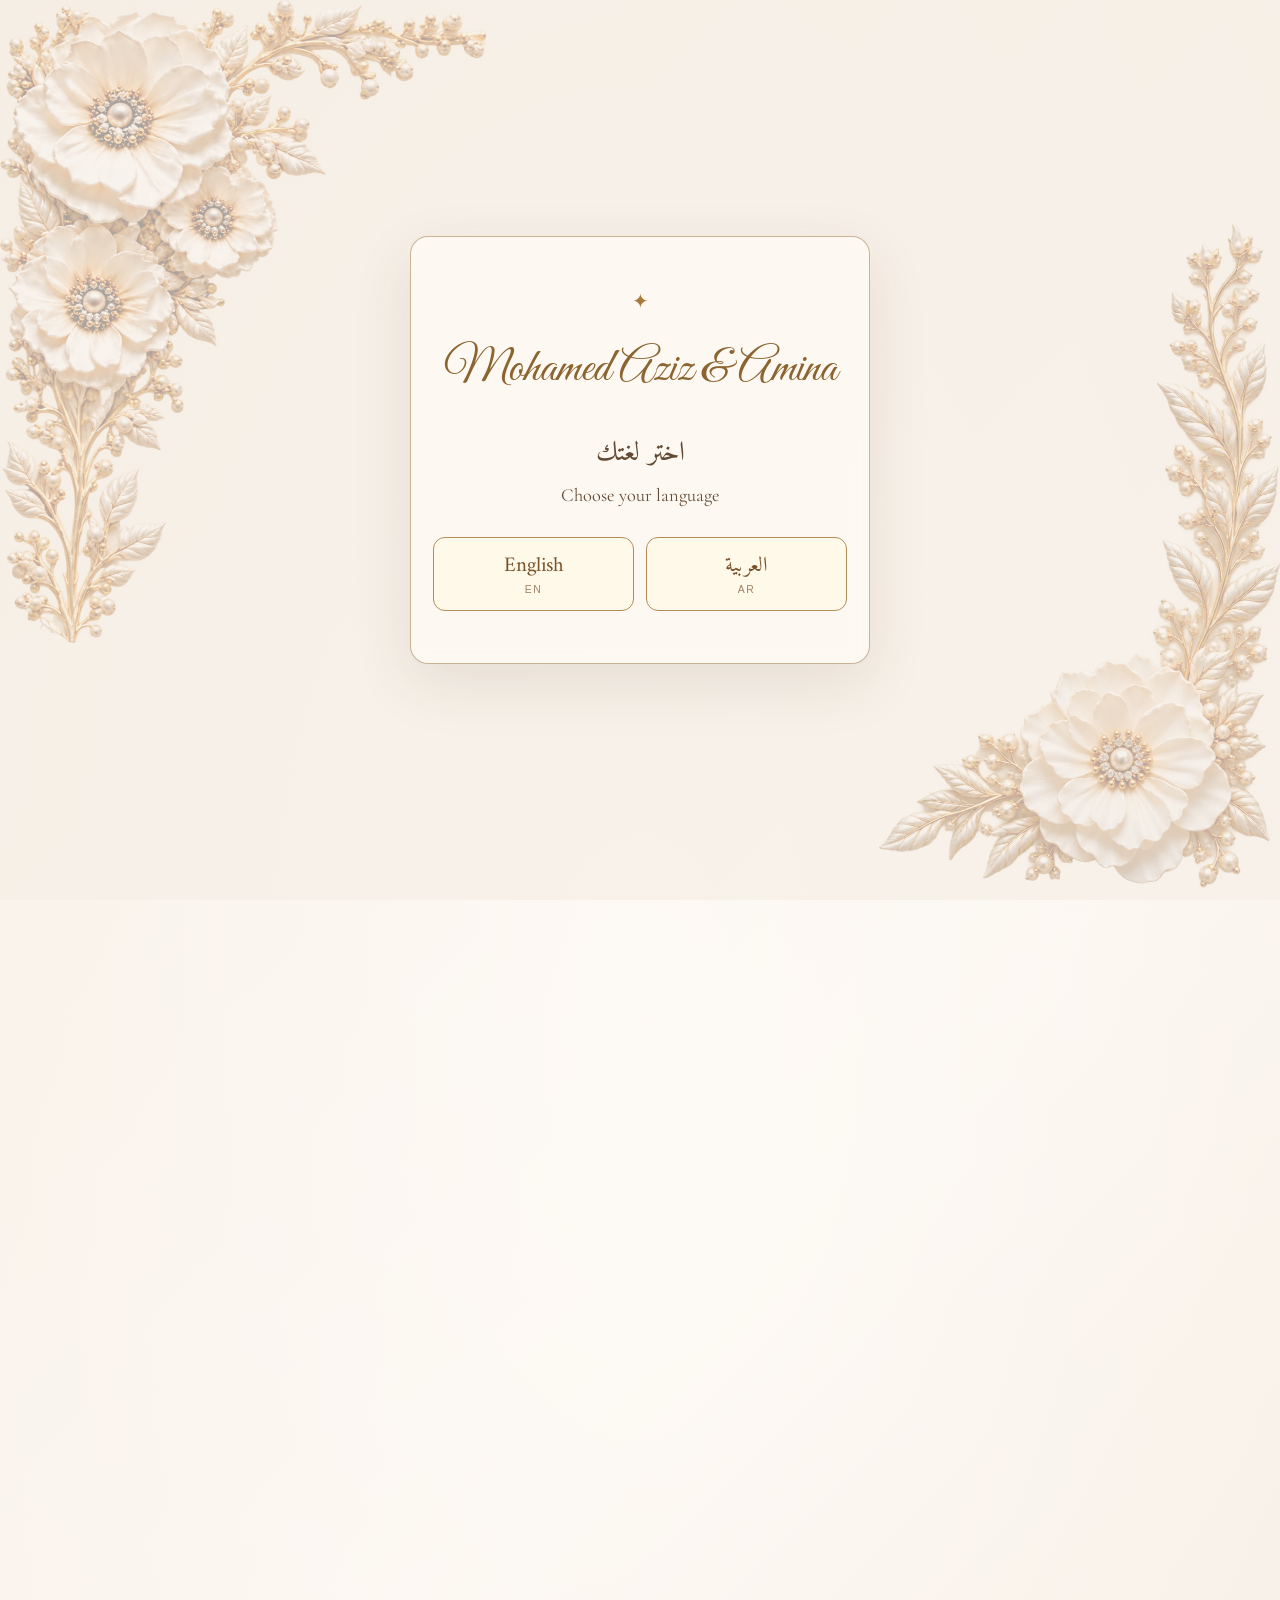
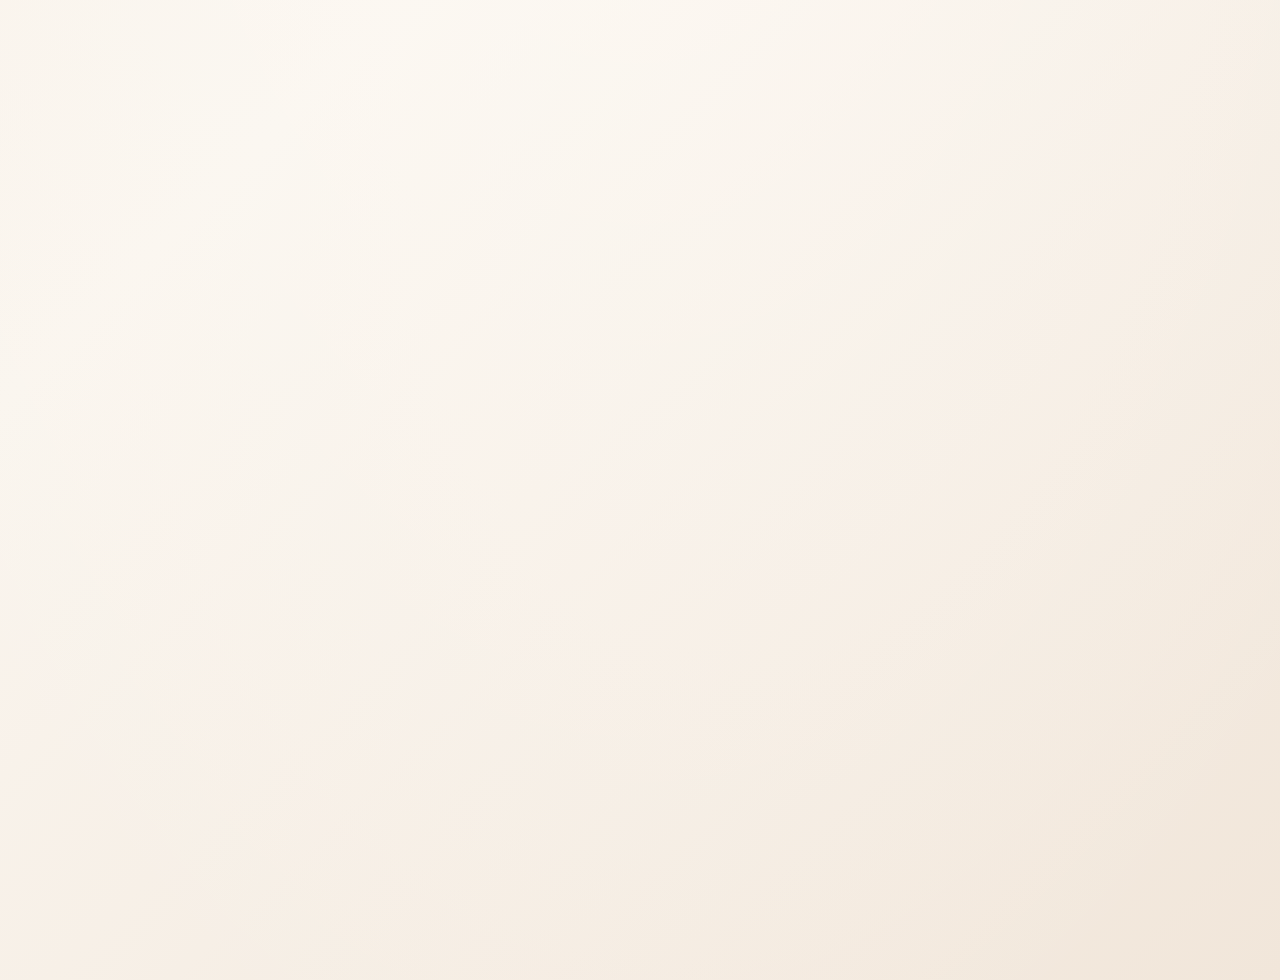
==== commit d297064b: "Add files via upload" ====
--- a/index.html
+++ b/index.html
@@ -12,14 +12,16 @@
   <meta property="og:image" content="assets/video-poster.jpg">
   <meta name="twitter:card" content="summary_large_image">
   <link rel="icon" href="data:image/svg+xml,%3Csvg xmlns='http://www.w3.org/2000/svg' viewBox='0 0 100 100'%3E%3Ctext y='.9em' font-size='90'%3E%F0%9F%92%8C%3C/text%3E%3C/svg%3E">
+  <link rel="preload" as="image" href="assets/video-poster.jpg">
+  <link rel="preload" as="image" href="assets/flowers-top-left.webp">
   <link rel="preconnect" href="https://fonts.googleapis.com">
   <link rel="preconnect" href="https://fonts.gstatic.com" crossorigin>
   <link href="https://fonts.googleapis.com/css2?family=Amiri:wght@400&family=Cormorant+Garamond:wght@400;500;600&family=Great+Vibes&display=swap" rel="stylesheet">
-  <link rel="stylesheet" href="styles.css?v=mobile-23">
+  <link rel="stylesheet" href="styles.css?v=mobile-24">
   <script src="language.js?v=23" defer></script>
   <script src="fit-basmala.js?v=5" defer></script>
-  <script src="event-details.js?v=14" defer></script>
-  <script src="opening.js?v=23" defer></script>
+  <script src="event-details.js?v=15" defer></script>
+  <script src="opening.js?v=24" defer></script>
   <noscript><style>.intro, .language-gate { display: none; } body.intro-open { overflow: auto; } body.language-pending .sections { visibility: visible; }</style></noscript>
 </head>
 <body class="intro-open language-pending">
@@ -43,10 +45,11 @@
 
   <section class="intro" id="intro" aria-label="فيديو افتتاح دعوة الزفاف" data-i18n-aria-label="videoLabel" hidden>
     <div class="intro-video-wrap">
-      <video id="opening-video" class="intro-video" autoplay muted playsinline webkit-playsinline preload="none" poster="assets/video-poster.jpg" aria-label="فيديو افتتاح دعوة الزفاف" data-i18n-aria-label="videoLabel">
+      <video id="opening-video" class="intro-video" muted playsinline webkit-playsinline preload="none" poster="assets/video-poster.jpg" aria-label="فيديو افتتاح دعوة الزفاف" data-i18n-aria-label="videoLabel">
         <span data-i18n="videoFallback">متصفحك لا يدعم تشغيل الفيديو.</span>
       </video>
     </div>
+    <div id="video-loading" class="video-loading" aria-hidden="true" hidden></div>
     <button id="play-button" class="video-play-button" type="button" hidden><span aria-hidden="true">▶</span><span data-i18n="playVideo">تشغيل الفيديو</span></button>
     <p id="video-error" class="video-error" data-i18n="videoError" hidden>تعذر تحميل الفيديو. يمكنك متابعة الدعوة بالزر أدناه.</p>
     <div class="intro-actions">
--- a/styles.css
+++ b/styles.css
@@ -160,7 +160,7 @@
   left: 0;
   width: clamp(260px, 38vw, 700px);
   aspect-ratio: 1090 / 1443;
-  background-image: url('assets/flowers-top-left.png');
+  background-image: url('assets/flowers-top-left.webp');
   background-position: top left;
 }
 
@@ -169,7 +169,7 @@
   bottom: 0;
   width: clamp(230px, 32vw, 560px);
   aspect-ratio: 970 / 1622;
-  background-image: url('assets/flowers-bottom-right.png');
+  background-image: url('assets/flowers-bottom-right.webp');
   background-position: bottom right;
 }
 
@@ -555,3 +555,12 @@
   html[lang="en"] .couple-names { font-size: 2.15rem; }
   html[lang="en"] .invitation-message { font-size: .95rem; letter-spacing: .055em; }
 }
+
+/* Loading ring shown while the opening video buffers */
+.video-loading {
+  position: absolute; top: 45%; left: 50%; z-index: 2; width: 46px; height: 46px; margin: -23px 0 0 -23px;
+  border: 3px solid rgba(255, 247, 231, .35); border-top-color: #fff7e7; border-radius: 50%;
+  animation: video-spin 1s linear infinite; pointer-events: none;
+}
+@keyframes video-spin { to { transform: rotate(360deg); } }
+@media (prefers-reduced-motion: reduce) { .video-loading { animation-duration: 3s; } }
